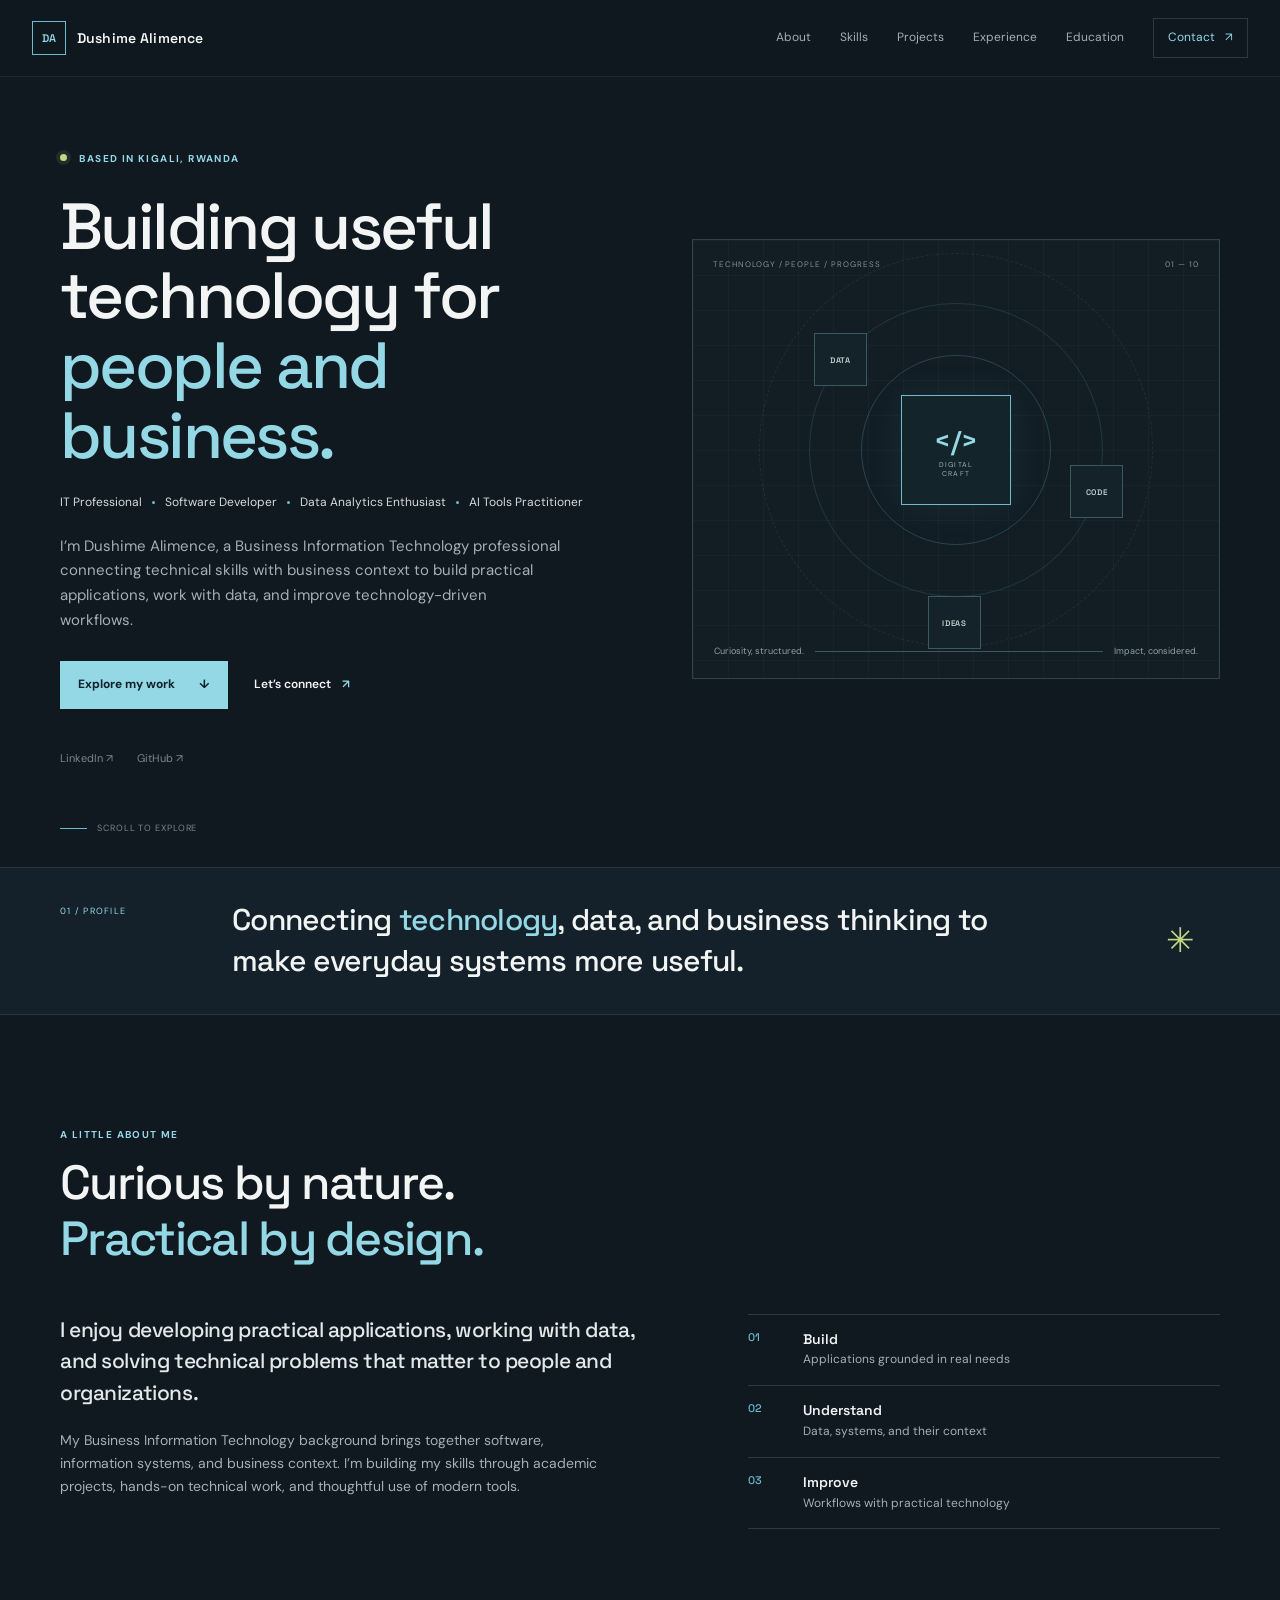
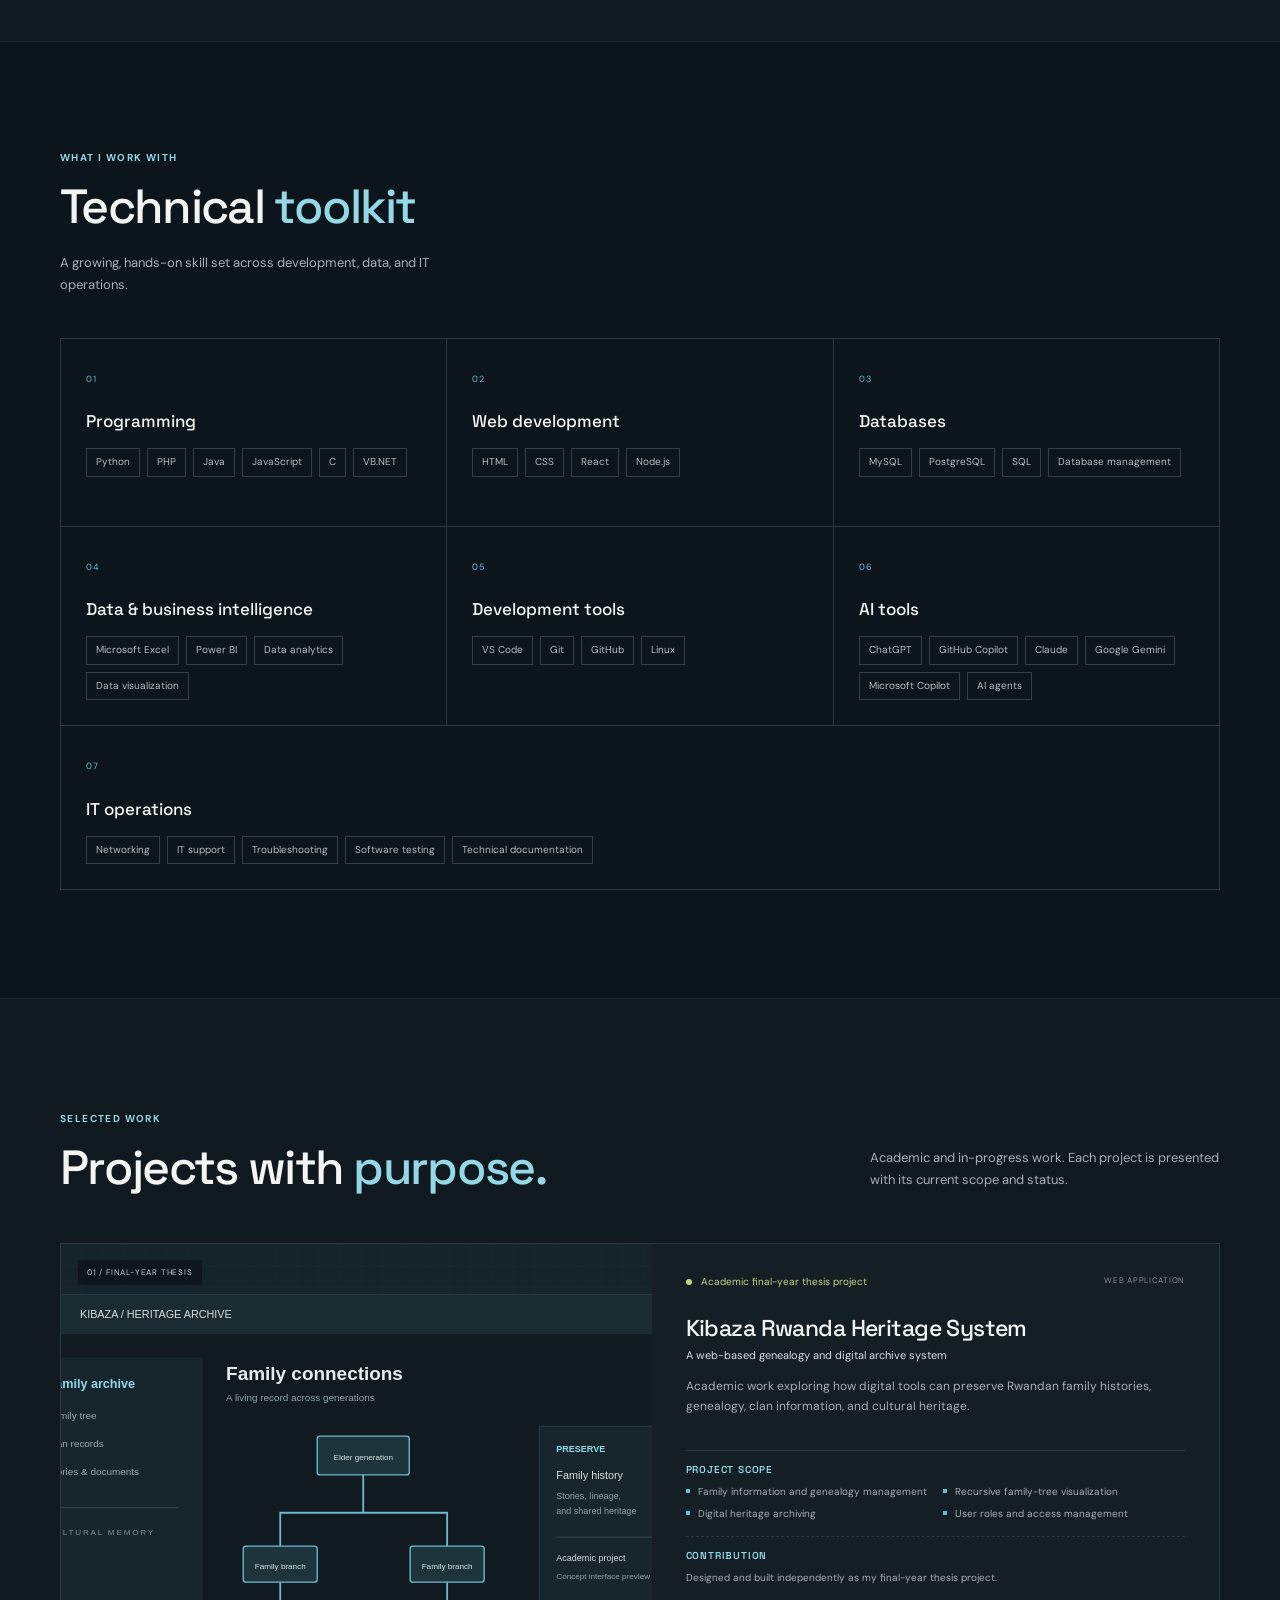
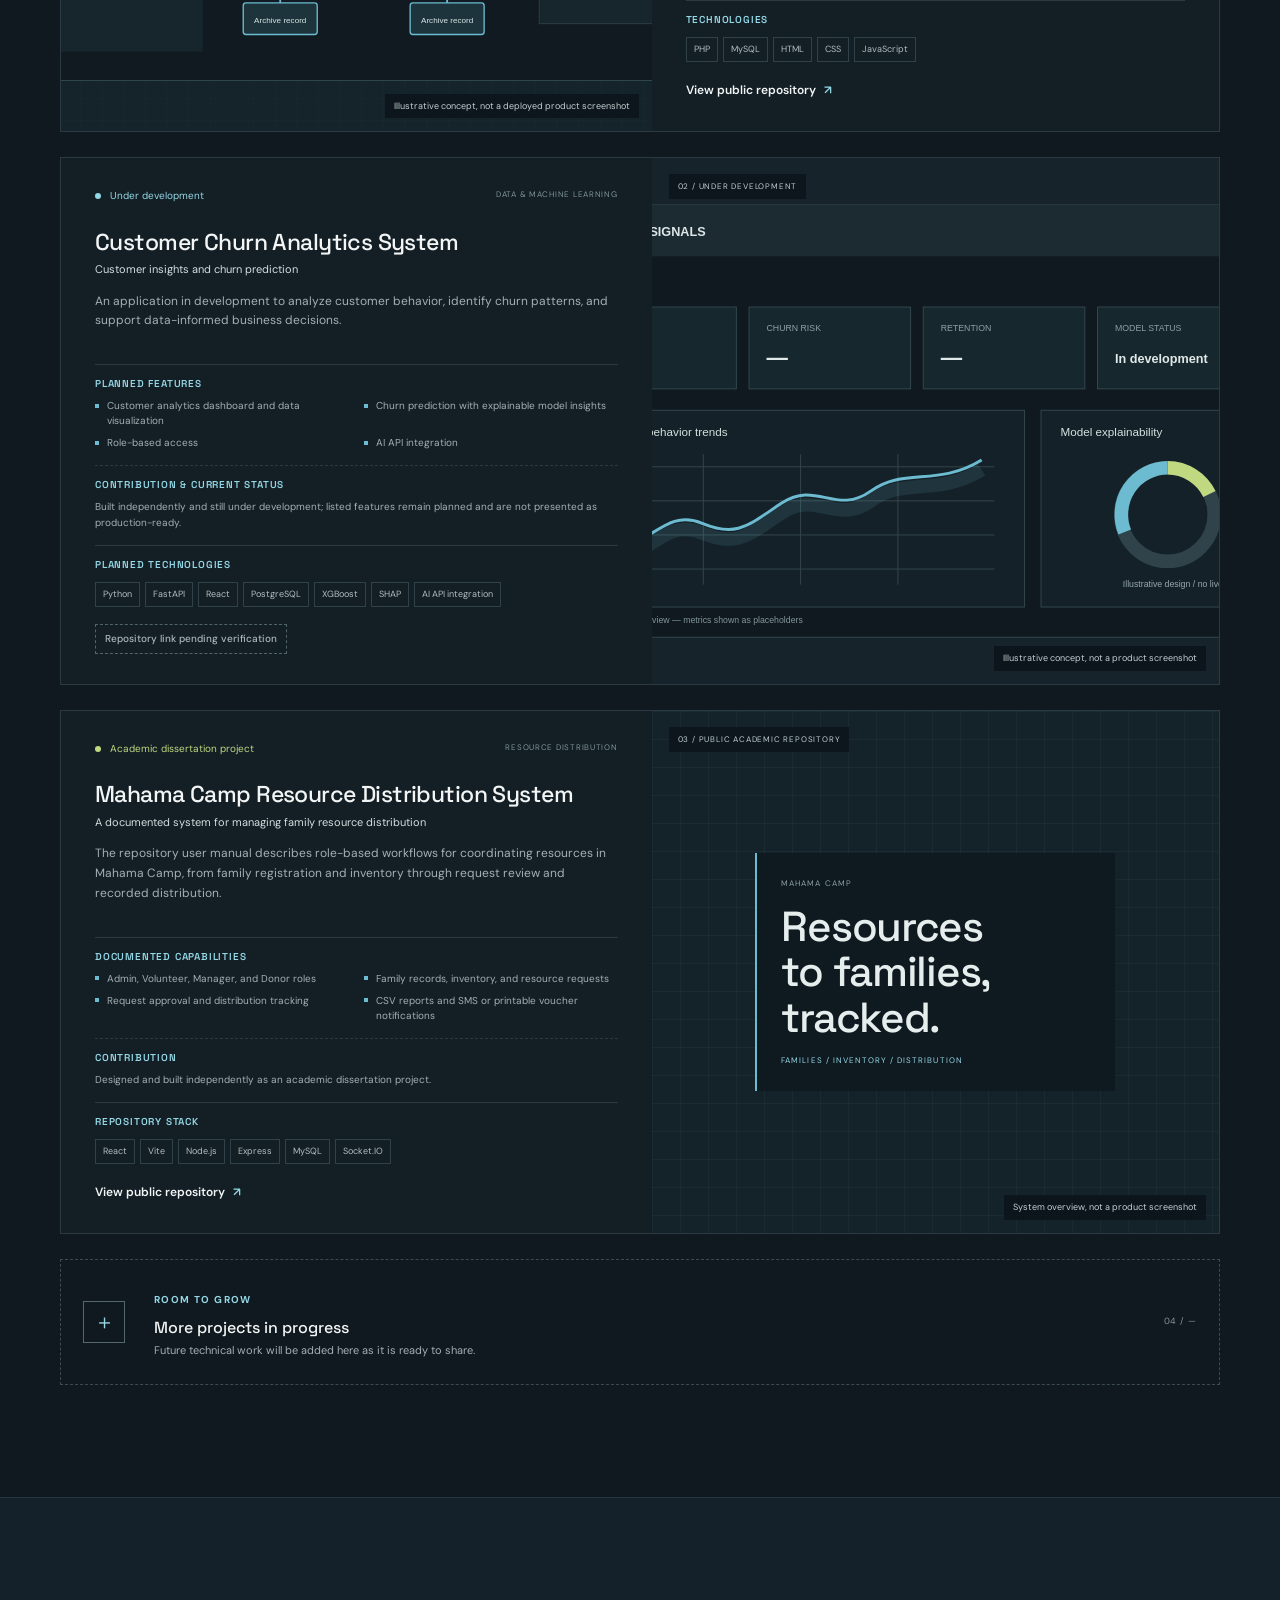
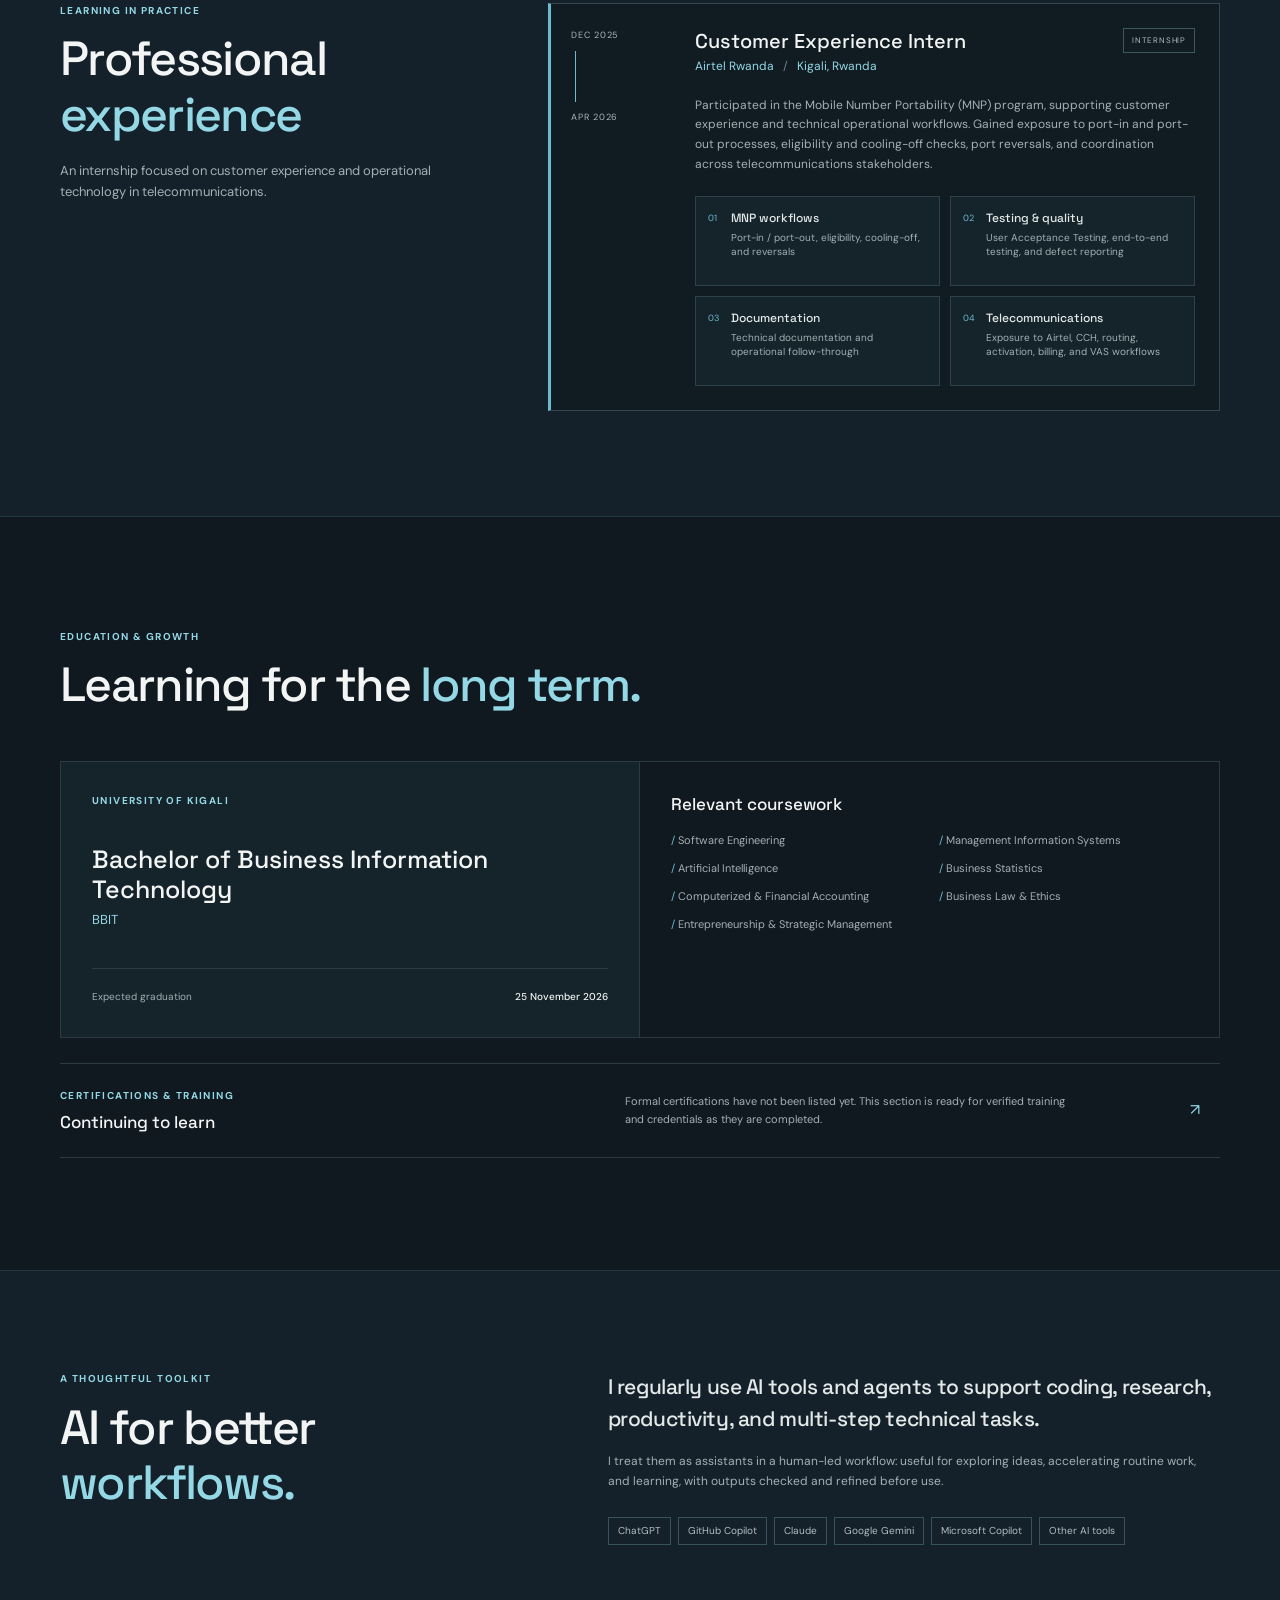
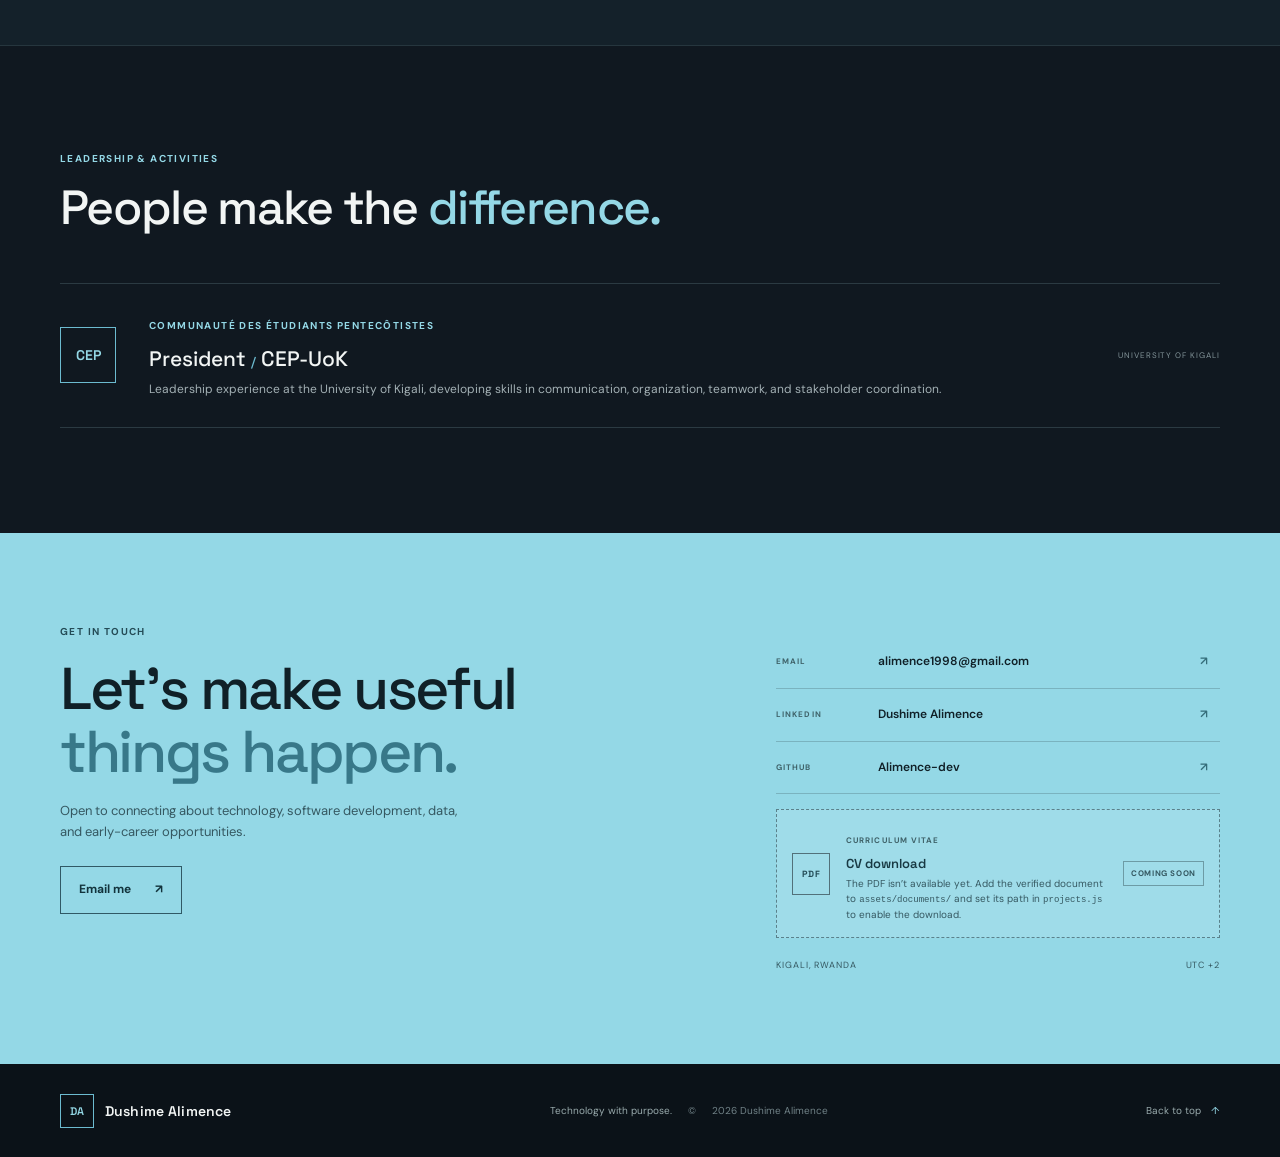
==== index.html @ e11560f2 "Publish Dushime Alimence portfolio" ====
<!doctype html>
<html lang="en">
<head>
  <meta charset="utf-8">
  <meta name="viewport" content="width=device-width, initial-scale=1">
  <meta name="theme-color" content="#101820">
  <meta name="description" content="Dushime Alimence is a Kigali-based Business Information Technology professional focused on software development, data analytics, and practical business technology.">
  <meta property="og:type" content="website">
  <meta property="og:title" content="Dushime Alimence | IT Professional, Software Developer, Data Analytics Enthusiast & AI Tools Practitioner">
  <meta property="og:description" content="Business Information Technology, software development, data analytics, and practical technology for business.">
  <meta property="og:image" content="assets/images/kibaza-preview.svg">
  <title>Dushime Alimence | IT Professional, Software Developer, Data Analytics Enthusiast & AI Tools Practitioner</title>
  <link rel="icon" type="image/svg+xml" href="assets/icons/favicon.svg">
  <link rel="preconnect" href="https://fonts.googleapis.com">
  <link rel="preconnect" href="https://fonts.gstatic.com" crossorigin>
  <link href="https://fonts.googleapis.com/css2?family=DM+Sans:wght@400;500;600;700&family=Space+Grotesk:wght@400;500;600;700&display=swap" rel="stylesheet">
  <link rel="stylesheet" href="style.css">
  <script src="projects.js" defer></script>
  <script src="script.js" defer></script>
</head>
<body>
  <a class="skip-link" href="#main">Skip to content</a>
  <header class="site-header" id="top">
    <div class="nav-shell">
      <a class="brand" href="#top" aria-label="Dushime Alimence, home"><span class="brand-mark">DA</span><span>Dushime Alimence</span></a>
      <button class="menu-toggle" type="button" aria-expanded="false" aria-controls="primary-nav" aria-label="Open navigation"><span></span><span></span></button>
      <nav class="primary-nav" id="primary-nav" aria-label="Primary navigation">
        <a href="#about">About</a><a href="#skills">Skills</a><a href="#projects">Projects</a><a href="#experience">Experience</a><a href="#education">Education</a><a class="nav-contact" href="#contact">Contact <span aria-hidden="true">↗</span></a>
      </nav>
    </div>
  </header>

  <main id="main">
    <section class="hero section-wrap" aria-labelledby="hero-title">
      <div class="hero-copy reveal">
        <p class="eyebrow"><span class="status-dot"></span> Based in Kigali, Rwanda</p>
        <h1 id="hero-title">Building useful technology for <span>people and business.</span></h1>
        <p class="hero-role">IT Professional <i aria-hidden="true"></i> Software Developer <i aria-hidden="true"></i> Data Analytics Enthusiast <i aria-hidden="true"></i> AI Tools Practitioner</p>
        <p class="hero-intro">I’m Dushime Alimence, a Business Information Technology professional connecting technical skills with business context to build practical applications, work with data, and improve technology-driven workflows.</p>
        <div class="hero-actions"><a class="button button-primary" href="#projects">Explore my work <span aria-hidden="true">↓</span></a><a class="text-link" href="#contact">Let’s connect <span aria-hidden="true">↗</span></a></div>
        <div class="hero-socials" aria-label="Professional profiles"><a href="https://www.linkedin.com/in/Dushime-Alimence/" target="_blank" rel="noopener noreferrer">LinkedIn <span aria-hidden="true">↗</span></a><a href="https://github.com/Alimence-dev" target="_blank" rel="noopener noreferrer">GitHub <span aria-hidden="true">↗</span></a></div>
      </div>
      <div class="hero-art reveal" aria-label="Abstract illustration of connected technology and data">
        <div class="art-topline"><span>TECHNOLOGY / PEOPLE / PROGRESS</span><span>01 — 10</span></div>
        <div class="orbit orbit-one"></div><div class="orbit orbit-two"></div><div class="orbit orbit-three"></div>
        <div class="art-core"><span class="core-symbol">&lt;/&gt;</span><span class="core-label">DIGITAL<br>CRAFT</span></div>
        <span class="orbit-node node-a">DATA</span><span class="orbit-node node-b">CODE</span><span class="orbit-node node-c">IDEAS</span>
        <div class="art-caption"><span>Curiosity, structured.</span><span class="caption-line"></span><span>Impact, considered.</span></div>
      </div>
      <a class="scroll-cue" href="#about" aria-label="Scroll to About section"><span></span> Scroll to explore</a>
    </section>

    <section class="intro-band" aria-label="Professional summary"><div class="section-wrap intro-inner"><span class="section-index">01 / PROFILE</span><p>Connecting <em>technology</em>, data, and business thinking to make everyday systems more useful.</p><span class="intro-mark" aria-hidden="true">✳</span></div></section>

    <section class="content-section section-wrap" id="about">
      <div class="section-heading reveal"><p class="eyebrow">A little about me</p><h2>Curious by nature.<br><span>Practical by design.</span></h2></div>
      <div class="about-grid"><div class="about-lead reveal"><p class="large-copy">I enjoy developing practical applications, working with data, and solving technical problems that matter to people and organizations.</p><p>My Business Information Technology background brings together software, information systems, and business context. I’m building my skills through academic projects, hands-on technical work, and thoughtful use of modern tools.</p></div><div class="about-facts reveal"><div><span class="fact-number">01</span><p><strong>Build</strong><br>Applications grounded in real needs</p></div><div><span class="fact-number">02</span><p><strong>Understand</strong><br>Data, systems, and their context</p></div><div><span class="fact-number">03</span><p><strong>Improve</strong><br>Workflows with practical technology</p></div></div></div>
    </section>

    <section class="skills-section" id="skills"><div class="section-wrap"><div class="section-heading reveal"><p class="eyebrow">What I work with</p><h2>Technical <span>toolkit</span></h2><p class="section-description">A growing, hands-on skill set across development, data, and IT operations.</p></div><div class="skills-grid">
      <article class="skill-group reveal"><span class="skill-number">01</span><h3>Programming</h3><div class="skill-tags"><span>Python</span><span>PHP</span><span>Java</span><span>JavaScript</span><span>C</span><span>VB.NET</span></div></article>
      <article class="skill-group reveal"><span class="skill-number">02</span><h3>Web development</h3><div class="skill-tags"><span>HTML</span><span>CSS</span><span>React</span><span>Node.js</span></div></article>
      <article class="skill-group reveal"><span class="skill-number">03</span><h3>Databases</h3><div class="skill-tags"><span>MySQL</span><span>PostgreSQL</span><span>SQL</span><span>Database management</span></div></article>
      <article class="skill-group reveal"><span class="skill-number">04</span><h3>Data & business intelligence</h3><div class="skill-tags"><span>Microsoft Excel</span><span>Power BI</span><span>Data analytics</span><span>Data visualization</span></div></article>
      <article class="skill-group reveal"><span class="skill-number">05</span><h3>Development tools</h3><div class="skill-tags"><span>VS Code</span><span>Git</span><span>GitHub</span><span>Linux</span></div></article>
      <article class="skill-group reveal"><span class="skill-number">06</span><h3>AI tools</h3><div class="skill-tags"><span>ChatGPT</span><span>GitHub Copilot</span><span>Claude</span><span>Google Gemini</span><span>Microsoft Copilot</span><span>AI agents</span></div></article>
      <article class="skill-group reveal"><span class="skill-number">07</span><h3>IT operations</h3><div class="skill-tags"><span>Networking</span><span>IT support</span><span>Troubleshooting</span><span>Software testing</span><span>Technical documentation</span></div></article>
    </div></div></section>

    <section class="content-section section-wrap" id="projects"><div class="section-heading project-heading reveal"><div><p class="eyebrow">Selected work</p><h2>Projects with <span>purpose.</span></h2></div><p class="section-description">Academic and in-progress work. Each project is presented with its current scope and status.</p></div><div class="project-list" id="project-list" aria-label="Project portfolio">
      <article class="future-project reveal"><span class="future-icon" aria-hidden="true">＋</span><div><span class="eyebrow">Room to grow</span><h3>More projects in progress</h3><p>Future technical work will be added here as it is ready to share.</p></div><span class="future-count">05 / —</span></article>
    </div></section>

    <section class="experience-section" id="experience"><div class="section-wrap experience-layout"><div class="section-heading reveal"><p class="eyebrow">Learning in practice</p><h2>Professional <span>experience</span></h2><p class="section-description">An internship focused on customer experience and operational technology in telecommunications.</p></div><article class="experience-entry reveal"><div class="experience-date"><span>DEC 2025</span><span class="date-rule"></span><span>APR 2026</span></div><div class="experience-body"><div class="experience-title"><div><h3>Customer Experience Intern</h3><p>Airtel Rwanda <span class="location-sep">/</span> Kigali, Rwanda</p></div><span class="experience-type">INTERNSHIP</span></div><p class="experience-period">December 2025 – April 2026</p><p>Participated in the Mobile Number Portability (MNP) program, supporting customer experience and technical operational workflows. Gained exposure to port-in and port-out processes, eligibility and cooling-off checks, port reversals, and coordination across telecommunications stakeholders.</p><div class="experience-highlights"><div><span>01</span><strong>MNP workflows</strong><p>Port-in / port-out, eligibility, cooling-off, and reversals</p></div><div><span>02</span><strong>Testing & quality</strong><p>User Acceptance Testing, end-to-end testing, and defect reporting</p></div><div><span>03</span><strong>Documentation</strong><p>Technical documentation and operational follow-through</p></div><div><span>04</span><strong>Telecommunications</strong><p>Exposure to Airtel, CCH, routing, activation, billing, and VAS workflows</p></div></div></div></article></div></section>

    <section class="content-section section-wrap" id="education"><div class="section-heading reveal"><p class="eyebrow">Education & growth</p><h2>Learning for the <span>long term.</span></h2></div><div class="education-grid"><article class="education-main reveal"><span class="eyebrow">University of Kigali</span><h3>Bachelor of Business Information Technology</h3><p class="degree-short">BBIT</p><div class="education-bottom"><span>Expected graduation</span><strong>25 November 2026</strong></div></article><div class="education-side reveal"><h3>Relevant coursework</h3><ul class="course-list"><li>Software Engineering</li><li>Management Information Systems</li><li>Artificial Intelligence</li><li>Business Statistics</li><li>Computerized & Financial Accounting</li><li>Business Law & Ethics</li><li>Entrepreneurship & Strategic Management</li></ul></div></div><div class="training-row reveal"><div><p class="eyebrow">Certifications & training</p><h3>Continuing to learn</h3></div><p>Formal certifications have not been listed yet. This section is ready for verified training and credentials as they are completed.</p><span class="training-mark" aria-hidden="true">↗</span></div></section>

    <section class="ai-section"><div class="section-wrap ai-layout"><div class="section-heading reveal"><p class="eyebrow">A thoughtful toolkit</p><h2>AI for better <span>workflows.</span></h2></div><div class="ai-copy reveal"><p class="large-copy">I regularly use AI tools and agents to support coding, research, productivity, and multi-step technical tasks.</p><p>I treat them as assistants in a human-led workflow: useful for exploring ideas, accelerating routine work, and learning, with outputs checked and refined before use.</p><div class="ai-tools"><span>ChatGPT</span><span>GitHub Copilot</span><span>Claude</span><span>Google Gemini</span><span>Microsoft Copilot</span><span>Other AI tools</span></div></div></div></section>

    <section class="content-section section-wrap leadership-section" id="leadership"><div class="section-heading reveal"><p class="eyebrow">Leadership & activities</p><h2>People make the <span>difference.</span></h2></div><article class="leadership-entry reveal"><div class="leadership-symbol" aria-hidden="true">CEP</div><div><span class="eyebrow">Communauté des Étudiants Pentecôtistes</span><h3>President <span>/</span> CEP-UoK</h3><p>Leadership experience at the University of Kigali, developing skills in communication, organization, teamwork, and stakeholder coordination.</p></div><span class="leadership-location">UNIVERSITY OF KIGALI</span></article></section>

    <section class="contact-section" id="contact"><div class="section-wrap contact-inner"><div class="contact-heading reveal"><p class="eyebrow">Get in touch</p><h2>Let’s make useful<br><span>things happen.</span></h2><p>Open to connecting about technology, software development, data, and early-career opportunities.</p><a class="button button-light" href="mailto:alimence1998@gmail.com">Email me <span aria-hidden="true">↗</span></a></div><div class="contact-details reveal"><a href="mailto:alimence1998@gmail.com"><span class="contact-label">EMAIL</span><span>alimence1998@gmail.com</span><span class="contact-arrow" aria-hidden="true">↗</span></a><a href="https://www.linkedin.com/in/Dushime-Alimence/" target="_blank" rel="noopener noreferrer"><span class="contact-label">LINKEDIN</span><span>Dushime Alimence</span><span class="contact-arrow" aria-hidden="true">↗</span></a><a href="https://github.com/Alimence-dev" target="_blank" rel="noopener noreferrer"><span class="contact-label">GITHUB</span><span>Alimence-dev</span><span class="contact-arrow" aria-hidden="true">↗</span></a><div class="cv-placeholder" id="cv-download"><div class="cv-placeholder-icon" aria-hidden="true">PDF</div><div><span class="contact-label">CURRICULUM VITAE</span><h3>CV download</h3><p>The PDF isn’t available yet. Add the verified document to <code>assets/documents/</code> and set its path in <code>projects.js</code> to enable the download.</p></div><span class="cv-status">COMING SOON</span></div><p class="contact-location">KIGALI, RWANDA <span>UTC +2</span></p></div></div></section>
  </main>

  <footer class="site-footer"><div class="section-wrap footer-inner"><a class="brand" href="#top"><span class="brand-mark">DA</span><span>Dushime Alimence</span></a><p>Technology with purpose. <span>© <span id="current-year">2026</span> Dushime Alimence</span></p><a class="back-top" href="#top">Back to top <span aria-hidden="true">↑</span></a></div></footer>
</body>
</html>
---- style.css ----
:root{color-scheme:dark;--ink:#f2f5f4;--muted:#a3b0b4;--dim:#77878d;--bg:#101820;--bg-deep:#0b1218;--panel:#17232b;--panel-light:#1b2a32;--line:#2b3a42;--blue:#6cbbd0;--blue-bright:#94d8e6;--lime:#c0d980;--font-display:"Space Grotesk",sans-serif;--font-body:"DM Sans",sans-serif;--wrap:1160px}
*{box-sizing:border-box}html{scroll-behavior:smooth;scroll-padding-top:88px}body{margin:0;background:var(--bg);color:var(--ink);font:16px/1.65 var(--font-body),sans-serif;-webkit-font-smoothing:antialiased}a{color:inherit;text-decoration:none}button{font:inherit}img{display:block;max-width:100%}::selection{background:var(--blue);color:var(--bg-deep)}.section-wrap{width:min(var(--wrap),calc(100% - 64px));margin-inline:auto}.skip-link{position:absolute;z-index:20;top:-60px;left:16px;padding:10px 16px;background:var(--blue-bright);color:var(--bg-deep)}.skip-link:focus{top:12px}.site-header{position:sticky;z-index:10;top:0;border-bottom:1px solid rgba(164,184,190,.11);background:rgba(16,24,32,.92);backdrop-filter:blur(16px)}.nav-shell{width:min(1320px,calc(100% - 64px));height:76px;margin:auto;display:flex;align-items:center;justify-content:space-between}.brand{display:inline-flex;gap:11px;align-items:center;font:600 14px var(--font-display);letter-spacing:.01em}.brand-mark{display:grid;place-items:center;width:34px;height:34px;border:1px solid var(--blue);color:var(--blue-bright);font-size:11px}.primary-nav{display:flex;align-items:center;gap:29px}.primary-nav a{color:var(--muted);font-size:12px;transition:color .2s}.primary-nav a:hover,.primary-nav a.active{color:var(--ink)}.primary-nav .nav-contact{border:1px solid var(--line);padding:9px 14px;color:var(--ink)}.nav-contact span{color:var(--blue-bright);margin-left:7px}.menu-toggle{display:none}.hero{position:relative;min-height:650px;display:grid;grid-template-columns:1.04fr .96fr;align-items:center;gap:60px;padding-top:74px;padding-bottom:100px}.eyebrow{margin:0;color:var(--blue-bright);font-size:10px;font-weight:700;letter-spacing:.14em;text-transform:uppercase}.status-dot{display:inline-block;width:7px;height:7px;margin:0 9px 1px 0;border-radius:50%;background:var(--lime);box-shadow:0 0 0 4px rgba(192,217,128,.1)}h1,h2,h3,p{margin-top:0}.hero h1{max-width:630px;margin:24px 0 22px;font:500 clamp(43px,5.1vw,68px)/1.07 var(--font-display);letter-spacing:-.04em}.hero h1 span,.section-heading h2 span,.contact-heading h2 span{color:var(--blue-bright)}.hero-role{display:flex;align-items:center;gap:10px;color:#d4dcdd;font-size:12px}.hero-role i{width:3px;height:3px;background:var(--blue);border-radius:50%}.hero-intro{max-width:500px;margin:21px 0 28px;color:var(--muted);font-size:15px}.hero-actions{display:flex;align-items:center;gap:26px}.button{min-height:48px;display:inline-flex;align-items:center;justify-content:center;gap:24px;padding:0 18px;font-size:12px;font-weight:700;transition:transform .2s,background .2s}.button:hover{transform:translateY(-2px)}.button-primary{background:var(--blue-bright);color:#11212a}.button-primary:hover{background:#b4eaf3}.text-link,.project-link{font-size:12px;font-weight:600}.text-link span,.project-link span{color:var(--blue-bright);margin-left:8px}.hero-socials{display:flex;gap:24px;margin-top:40px}.hero-socials a{color:var(--dim);font-size:11px}.hero-socials a:hover{color:var(--ink)}.hero-art{position:relative;min-height:440px;overflow:hidden;border:1px solid #30414a;background-color:#121d24;background-image:linear-gradient(rgba(138,174,183,.045) 1px,transparent 1px),linear-gradient(90deg,rgba(138,174,183,.045) 1px,transparent 1px);background-size:35px 35px}.art-topline{position:absolute;top:18px;left:20px;right:20px;display:flex;justify-content:space-between;color:#809298;font-size:8px;letter-spacing:.12em}.orbit{position:absolute;left:50%;top:48%;border:1px solid rgba(108,187,208,.25);border-radius:50%;transform:translate(-50%,-50%)}.orbit-one{width:190px;height:190px}.orbit-two{width:294px;height:294px;border-color:rgba(108,187,208,.17)}.orbit-three{width:394px;height:394px;border-style:dashed;border-color:rgba(108,187,208,.12)}.art-core{position:absolute;left:50%;top:48%;display:flex;width:110px;height:110px;flex-direction:column;align-items:center;justify-content:center;transform:translate(-50%,-50%);border:1px solid var(--blue);background:#14242b;box-shadow:0 0 38px rgba(108,187,208,.1)}.core-symbol{color:var(--blue-bright);font:600 27px var(--font-display)}.core-label{margin-top:2px;color:#9eb0b5;font-size:7px;line-height:1.3;letter-spacing:.16em;text-align:center}.orbit-node{position:absolute;display:grid;place-items:center;width:53px;height:53px;border:1px solid #3c5962;background:#14232a;color:#c5d2d3;font:600 8px var(--font-display);letter-spacing:.09em}.node-a{left:calc(50% - 142px);top:calc(48% - 117px)}.node-b{right:calc(50% - 167px);top:calc(48% + 15px)}.node-c{left:calc(50% - 28px);top:calc(48% + 146px)}.art-caption{position:absolute;right:21px;bottom:19px;left:21px;display:flex;align-items:center;gap:11px;color:#92a3a8;font-size:9px}.caption-line{height:1px;flex:1;background:#3c5962}.scroll-cue{position:absolute;bottom:31px;left:0;display:flex;align-items:center;gap:10px;color:var(--dim);font-size:9px;letter-spacing:.1em;text-transform:uppercase}.scroll-cue span{width:27px;height:1px;background:var(--blue)}.intro-band{border-block:1px solid #26363e;background:#14212a}.intro-inner{min-height:146px;display:grid;grid-template-columns:140px 1fr 54px;align-items:center;gap:32px}.section-index{align-self:start;padding-top:36px;color:var(--blue-bright);font-size:9px;letter-spacing:.14em}.intro-inner p{max-width:780px;margin:0;font:500 clamp(20px,2.5vw,30px)/1.35 var(--font-display);letter-spacing:-.025em}.intro-inner em{color:var(--blue-bright);font-style:normal}.intro-mark{color:var(--lime);font-size:34px}.content-section{padding-block:112px}.section-heading{margin-bottom:48px}.section-heading h2{margin:12px 0 0;font:500 clamp(34px,4vw,48px)/1.15 var(--font-display);letter-spacing:-.035em}.section-description{max-width:390px;margin:18px 0 0;color:var(--muted);font-size:13px}.about-grid{display:grid;grid-template-columns:1.1fr .9fr;gap:110px}.large-copy{font:500 21px/1.5 var(--font-display);letter-spacing:-.02em;color:#e3e9e9}.about-lead>p:last-child{max-width:550px;margin:21px 0 0;color:var(--muted);font-size:14px}.about-facts{border-top:1px solid var(--line)}.about-facts>div{display:grid;grid-template-columns:42px 1fr;gap:13px;padding:15px 0;border-bottom:1px solid var(--line)}.fact-number{color:var(--blue);font:500 11px var(--font-display)}.about-facts p{margin:0;color:var(--muted);font-size:12px}.about-facts strong{color:var(--ink);font:600 14px var(--font-display)}.skills-section{padding-block:108px;background:#0d151c;border-block:1px solid #202f37}.skills-section .section-heading{margin-bottom:43px}.skills-grid{display:grid;grid-template-columns:repeat(3,1fr);border-top:1px solid var(--line);border-left:1px solid var(--line)}.skill-group{position:relative;min-height:188px;padding:25px;border-right:1px solid var(--line);border-bottom:1px solid var(--line)}.skill-number{color:var(--blue);font-size:9px;letter-spacing:.1em}.skill-group h3{margin:20px 0 16px;font:500 17px var(--font-display)}.skill-tags,.tech-list,.ai-tools{display:flex;flex-wrap:wrap;gap:7px}.skill-tags span,.tech-list span,.ai-tools span{padding:5px 9px;border:1px solid #304149;color:#b1bec0;font-size:10px}.project-heading{display:flex;align-items:end;justify-content:space-between;gap:32px}.project-heading .section-description{max-width:350px;margin-bottom:5px}.project-list{display:grid;gap:25px}.project-card{display:grid;grid-template-columns:1.02fr .98fr;min-height:335px;border:1px solid var(--line);background:#131e25}.project-card.project-reverse .project-visual{order:2}.project-visual{position:relative;min-height:335px;overflow:hidden;background:#18262d}.project-visual img{width:100%;height:100%;position:absolute;inset:0;object-fit:cover;transition:transform .45s}.project-visual:hover img{transform:scale(1.025)}.visual-label{position:absolute;top:16px;left:17px;padding:6px 9px;background:rgba(12,21,27,.88);color:#bfced0;font-size:8px;letter-spacing:.1em}.visual-arrow{position:absolute;right:17px;bottom:15px;display:grid;width:34px;height:34px;place-items:center;border:1px solid #607c84;background:#17262d;color:#d4e4e6}.project-info{display:flex;flex-direction:column;align-items:flex-start;padding:30px 34px}.project-meta{width:100%;display:flex;justify-content:space-between;gap:10px;color:#80949a;font-size:8px;letter-spacing:.09em}.project-status{color:var(--lime);letter-spacing:0;text-transform:none;font-size:10px}.project-status i{display:inline-block;width:6px;height:6px;margin-right:6px;border-radius:50%;background:var(--lime)}.status-progress{color:var(--blue-bright)}.status-progress i{background:var(--blue-bright)}.project-info h3{margin:23px 0 4px;font:500 23px/1.25 var(--font-display);letter-spacing:-.025em}.project-subtitle{margin-bottom:13px;color:#d4dfe0;font-size:11px}.project-info>p:not(.project-subtitle){margin-bottom:18px;color:var(--muted);font-size:12px;line-height:1.65}.tech-list{gap:5px;margin-top:auto;padding-top:3px}.tech-list span{font-size:9px;padding:4px 7px}.project-link{margin-top:19px}.future-project{display:grid;grid-template-columns:52px 1fr auto;align-items:center;gap:19px;min-height:126px;padding:22px;border:1px dashed #3b4b51}.future-icon{display:grid;width:42px;height:42px;place-items:center;border:1px solid #53686e;color:var(--blue-bright);font-size:21px}.future-project h3{margin:5px 0 3px;font:500 16px var(--font-display)}.future-project p{margin:0;color:var(--muted);font-size:11px}.future-count{color:#84969a;font-size:9px;letter-spacing:.1em}.experience-section{padding-block:105px;background:#14212a;border-block:1px solid #26363e}.experience-layout{display:grid;grid-template-columns:.75fr 1.25fr;gap:85px}.experience-layout .section-heading{margin:0}.experience-entry{display:grid;grid-template-columns:96px 1fr;gap:28px;padding-top:6px}.experience-date{display:flex;flex-direction:column;align-items:flex-start;gap:8px;color:#a8b7ba;font-size:9px;letter-spacing:.1em}.date-rule{width:1px;height:51px;margin-left:4px;background:var(--blue)}.experience-title{display:flex;justify-content:space-between;align-items:start;gap:16px}.experience-title h3{margin:0;font:500 20px var(--font-display)}.experience-title p{margin:3px 0 19px;color:var(--blue-bright);font-size:12px}.location-sep{color:#71858b;margin:0 6px}.experience-type{padding:5px 8px;border:1px solid #40565d;color:#afc0c2;font-size:8px;letter-spacing:.1em}.experience-body>p{color:var(--muted);font-size:12px}.experience-list{display:grid;grid-template-columns:1fr 1fr;gap:9px 24px;padding:0;margin:20px 0 0;list-style:none}.experience-list li{position:relative;padding-left:13px;color:#c1cdce;font-size:11px}.experience-list li::before{position:absolute;left:0;top:8px;width:4px;height:4px;background:var(--blue);content:""}.education-grid{display:grid;grid-template-columns:1fr 1fr;border:1px solid var(--line)}.education-main{min-height:275px;display:flex;flex-direction:column;align-items:flex-start;padding:31px;border-right:1px solid var(--line);background:#15232b}.education-main h3{max-width:400px;margin:35px 0 5px;font:500 25px/1.2 var(--font-display)}.degree-short{color:var(--blue-bright);font-size:13px}.education-bottom{display:flex;justify-content:space-between;gap:16px;width:100%;margin-top:auto;padding-top:20px;border-top:1px solid var(--line);color:var(--muted);font-size:10px}.education-bottom strong{color:var(--ink);font-weight:500}.education-side{padding:31px}.education-side h3,.training-row h3{margin:0 0 16px;font:500 17px var(--font-display)}.course-list{display:grid;grid-template-columns:1fr 1fr;gap:10px 18px;padding:0;margin:0;list-style:none}.course-list li{color:var(--muted);font-size:11px}.course-list li::before{content:"/ ";color:var(--blue)}.training-row{display:grid;grid-template-columns:1fr 1fr 30px;align-items:center;gap:30px;margin-top:25px;padding:24px 0;border-block:1px solid var(--line)}.training-row h3{margin:7px 0 0}.training-row>p{max-width:460px;margin:0;color:var(--muted);font-size:11px}.training-mark{color:var(--blue-bright)}.ai-section{padding-block:100px;background:#14212a;border-block:1px solid #26363e}.ai-layout{display:grid;grid-template-columns:.85fr 1.15fr;gap:95px}.ai-layout .section-heading{margin:0}.ai-copy .large-copy{margin-bottom:18px}.ai-copy>p:not(.large-copy){color:var(--muted);font-size:12px}.ai-tools{margin-top:25px}.ai-tools span{border-color:#3a525b}.leadership-section{padding-block:105px}.leadership-entry{display:grid;grid-template-columns:65px 1fr auto;align-items:center;gap:24px;padding:27px 0;border-block:1px solid var(--line)}.leadership-symbol{display:grid;width:56px;height:56px;place-items:center;border:1px solid var(--blue);color:var(--blue-bright);font:600 14px var(--font-display)}.leadership-entry h3{margin:8px 0;font:500 21px var(--font-display)}.leadership-entry h3 span{color:var(--blue);font-size:13px}.leadership-entry p{margin:0;color:var(--muted);font-size:12px}.leadership-location{color:#839499;font-size:8px;letter-spacing:.12em}.contact-section{padding-block:91px;background:var(--blue-bright);color:#102027}.contact-inner{display:grid;grid-template-columns:1fr .72fr;gap:100px}.contact-heading .eyebrow{color:#244b56}.contact-heading h2{margin:16px 0;font:500 clamp(40px,5vw,59px)/1.08 var(--font-display);letter-spacing:-.04em}.contact-heading h2 span{color:#387889}.contact-heading>p:not(.eyebrow){max-width:420px;color:#355861;font-size:13px}.button-light{margin-top:10px;border:1px solid #305965;color:#12333c}.button-light:hover{background:rgba(255,255,255,.2)}.contact-details{padding-top:12px}.contact-details>a{position:relative;display:grid;grid-template-columns:87px 1fr 20px;align-items:center;gap:15px;padding:16px 0;border-bottom:1px solid rgba(16,32,39,.2);font-size:12px;font-weight:600}.contact-label{color:#3f6269;font-size:8px;font-weight:700;letter-spacing:.13em}.contact-arrow{color:#356d7a}.cv-placeholder{padding:17px 0;border-bottom:1px solid rgba(16,32,39,.2)}.cv-placeholder p{max-width:340px;margin:6px 0 0;color:#355861;font-size:10px}.cv-placeholder code{font-size:10px}.contact-location{display:flex;justify-content:space-between;margin:20px 0 0;color:#355861;font-size:9px;letter-spacing:.1em}.site-footer{background:var(--bg-deep)}.footer-inner{min-height:94px;display:flex;align-items:center;justify-content:space-between;gap:20px}.footer-inner>p{margin:0;color:#9aabad;font-size:10px}.footer-inner>p span{margin-left:13px;color:#718287}.back-top{color:#9aabad;font-size:10px}.back-top span{margin-left:7px;color:var(--blue-bright)}.reveal{opacity:0;transform:translateY(16px);transition:opacity .65s ease,transform .65s ease}.reveal.is-visible{opacity:1;transform:none}.primary-nav a:focus-visible,.button:focus-visible,.text-link:focus-visible,.project-link:focus-visible,.brand:focus-visible,.back-top:focus-visible,.hero-socials a:focus-visible,.contact-details a:focus-visible,.menu-toggle:focus-visible{outline:2px solid var(--blue-bright);outline-offset:4px}
@media(max-width:900px){.section-wrap,.nav-shell{width:calc(100% - 44px)}.primary-nav{gap:17px}.primary-nav a{font-size:11px}.hero{gap:35px;min-height:590px}.hero-art{min-height:390px}.about-grid{gap:55px}.project-info{padding:25px}.experience-layout{grid-template-columns:1fr;gap:36px}.contact-inner{gap:55px}}
@media(max-width:700px){html{scroll-padding-top:72px}.section-wrap,.nav-shell{width:calc(100% - 40px)}.nav-shell{height:66px}.menu-toggle{display:flex;width:42px;height:42px;flex-direction:column;justify-content:center;align-items:center;gap:6px;border:1px solid var(--line);background:transparent;color:var(--ink)}.menu-toggle span{width:16px;height:1px;background:currentColor;transition:transform .2s}.menu-toggle[aria-expanded=true] span:first-child{transform:translateY(3.5px) rotate(45deg)}.menu-toggle[aria-expanded=true] span:last-child{transform:translateY(-3.5px) rotate(-45deg)}.primary-nav{position:absolute;top:65px;right:0;left:0;display:none;align-items:stretch;gap:0;padding:8px 20px 18px;border-bottom:1px solid var(--line);background:#101820}.primary-nav.is-open{display:flex;flex-direction:column}.primary-nav a{padding:12px 0;border-bottom:1px solid rgba(164,184,190,.1);font-size:13px}.primary-nav .nav-contact{display:flex;justify-content:space-between;margin-top:11px;padding:11px 12px;border:1px solid var(--line)}.hero{grid-template-columns:1fr;gap:36px;padding-top:65px;padding-bottom:93px}.hero>*{min-width:0}.hero h1{font-size:clamp(43px,11vw,62px)}.hero-role{flex-wrap:wrap;gap:8px;font-size:10px}.hero-intro{font-size:14px}.hero-art{width:100%;min-width:0;min-height:360px}.orbit-one{width:160px;height:160px}.orbit-two{width:244px;height:244px}.orbit-three{width:330px;height:330px}.node-a{left:calc(50% - 122px);top:calc(48% - 97px)}.node-b{right:calc(50% - 137px);top:calc(48% + 15px)}.node-c{left:calc(50% - 28px);top:calc(48% + 123px)}.scroll-cue{bottom:31px}.intro-inner{min-height:135px;grid-template-columns:1fr 35px;gap:9px}.section-index{grid-column:1/-1;align-self:end;padding-top:0}.intro-inner p{font-size:21px}.intro-mark{grid-column:2;grid-row:2;font-size:26px}.content-section{padding-block:78px}.section-heading{margin-bottom:35px}.section-heading h2{font-size:37px}.about-grid{grid-template-columns:1fr;gap:33px}.large-copy{font-size:19px}.skills-section{padding-block:78px}.skills-grid{grid-template-columns:1fr 1fr}.skill-group{min-height:170px;padding:18px}.skill-group h3{font-size:15px}.skill-tags{gap:5px}.skill-tags span{font-size:9px;padding:4px 6px}.project-heading{display:block}.project-heading .section-description{margin-top:14px}.project-card{grid-template-columns:1fr}.project-card.project-reverse .project-visual{order:0}.project-visual{min-height:250px}.project-info{padding:24px}.project-info h3{font-size:21px}.future-project{grid-template-columns:42px 1fr;gap:13px;padding:17px}.future-count{grid-column:2}.experience-section{padding-block:78px}.experience-layout{grid-template-columns:1fr;gap:36px}.experience-entry{grid-template-columns:63px 1fr;gap:17px}.experience-title{display:block}.experience-type{display:inline-block;margin-bottom:12px}.experience-list{grid-template-columns:1fr}.education-grid{grid-template-columns:1fr}.education-main{min-height:240px;border-right:0;border-bottom:1px solid var(--line);padding:24px}.education-main h3{margin-top:26px;font-size:23px}.education-side{padding:24px}.course-list{gap:9px 12px}.course-list li{font-size:10px}.training-row{grid-template-columns:1fr 25px;gap:10px}.training-row>p{grid-column:1/-1;grid-row:2}.training-mark{grid-column:2;grid-row:1}.ai-section{padding-block:77px}.ai-layout{grid-template-columns:1fr;gap:28px}.leadership-section{padding-block:78px}.leadership-entry{grid-template-columns:50px 1fr;gap:16px}.leadership-symbol{width:46px;height:46px;font-size:12px}.leadership-entry h3{font-size:18px}.leadership-entry p{font-size:11px}.leadership-location{grid-column:2}.contact-section{padding-block:73px}.contact-inner{grid-template-columns:1fr;gap:40px}.contact-heading h2{font-size:48px}.footer-inner{min-height:120px;display:grid;grid-template-columns:1fr auto;padding-block:19px}.footer-inner>p{grid-column:1/-1;grid-row:2}.footer-inner>p span{margin-left:4px}.back-top{grid-column:2;grid-row:1}}
@media(max-width:390px){.section-wrap,.nav-shell{width:calc(100% - 32px)}.hero-actions{gap:16px}.button{gap:13px;padding-inline:13px}.hero-socials{margin-top:29px}.hero-art{min-height:320px}.orbit-one{width:140px;height:140px}.orbit-two{width:215px;height:215px}.orbit-three{width:285px;height:285px}.node-a{left:calc(50% - 106px);top:calc(48% - 82px)}.node-b{right:calc(50% - 120px);top:calc(48% + 13px)}.node-c{left:calc(50% - 25px);top:calc(48% + 108px)}.art-core{width:94px;height:94px}.skills-grid{grid-template-columns:1fr}.skill-group{min-height:145px}.course-list{grid-template-columns:1fr}.contact-details>a{grid-template-columns:73px 1fr 15px;gap:8px;font-size:11px}}
@media(prefers-reduced-motion:reduce){*,*::before,*::after{scroll-behavior:auto!important;animation-duration:.01ms!important;animation-iteration-count:1!important;transition-duration:.01ms!important}.reveal{opacity:1;transform:none}}

.primary-nav a[aria-current="location"]{color:var(--blue-bright)}
.profile-pending{color:var(--dim);font-size:11px}
.contact-profile-pending{display:grid;grid-template-columns:87px 1fr;align-items:center;gap:15px;padding:16px 0;border-bottom:1px solid rgba(16,32,39,.2)}
.contact-profile-value{color:#355861;font-size:12px;font-weight:600}
.skill-group:last-child{grid-column:span 3;min-height:145px}
.project-visual-static{cursor:default}
.project-visual-static img{transition:none}
.repository-visual{display:flex;align-items:center;justify-content:center;background-color:#14232a;background-image:linear-gradient(rgba(138,174,183,.055) 1px,transparent 1px),linear-gradient(90deg,rgba(138,174,183,.055) 1px,transparent 1px);background-size:28px 28px}
.repository-visual-copy{display:flex;flex-direction:column;align-items:flex-start;gap:14px;width:min(78%,360px);padding:24px;border-left:2px solid var(--blue);background:rgba(15,25,31,.88)}
.repository-visual-kicker,.repository-visual-stack{color:#8da2a7;font-size:8px;letter-spacing:.13em}
.repository-visual-copy strong{color:#e5eded;font:500 clamp(28px,4vw,42px)/1.08 var(--font-display);letter-spacing:-.03em}
.repository-visual-stack{color:var(--blue-bright)}
.visual-note{position:absolute;right:13px;bottom:13px;max-width:calc(100% - 26px);padding:6px 9px;background:rgba(12,21,27,.9);color:#c3d0d1;font-size:9px;line-height:1.4}
.project-detail{width:100%;margin-top:15px;padding-top:12px;border-top:1px solid var(--line)}
.project-detail h4{margin:0 0 8px;color:var(--blue-bright);font:600 10px var(--font-display);letter-spacing:.08em;text-transform:uppercase}
.project-detail ul{display:grid;grid-template-columns:1fr 1fr;gap:7px 15px;padding:0;margin:0;list-style:none}
.project-detail li{position:relative;padding-left:12px;color:var(--muted);font-size:10px;line-height:1.5}
.project-detail li::before{position:absolute;top:.55em;left:0;width:4px;height:4px;background:var(--blue);content:""}
.project-detail p{margin:0;color:var(--muted);font-size:10px;line-height:1.55}
.project-contribution{border-top-style:dashed}
.project-link-pending{display:inline-flex;align-items:center;min-height:30px;margin-top:17px;padding:5px 9px;border:1px dashed #51646a;color:#aab8ba;font-size:10px;font-weight:500}
.experience-entry{position:relative;padding:24px 24px 24px 20px;border:1px solid #33464e;border-left:3px solid var(--blue);background:#101b22}
.experience-period{display:none}
.experience-highlights{display:grid;grid-template-columns:1fr 1fr;gap:10px;margin-top:21px}
.experience-highlights>div{position:relative;min-height:90px;padding:13px 13px 12px 35px;border:1px solid #2c4149;background:#15232b}
.experience-highlights>div>span{position:absolute;top:14px;left:12px;color:var(--blue);font-size:9px}
.experience-highlights strong{display:block;color:#e3e9e9;font:500 12px var(--font-display)}
.experience-highlights p{margin:5px 0 0;color:var(--muted);font-size:10px;line-height:1.45}
.cv-placeholder{display:grid;grid-template-columns:42px minmax(0,1fr) auto;align-items:center;gap:12px;margin-top:15px;padding:15px;border:1px dashed rgba(16,32,39,.48);background:rgba(255,255,255,.1)}
.cv-placeholder-icon{display:grid;width:38px;height:42px;place-items:center;border:1px solid #52717a;color:#234b56;font:700 9px var(--font-display);letter-spacing:.08em}
.cv-placeholder h3{margin:3px 0 4px;color:#183943;font:600 13px var(--font-display)}
.cv-placeholder p{margin:0;color:#355861;font-size:10px;line-height:1.5}
.cv-placeholder code{font-size:9px}
.cv-status{padding:5px 7px;border:1px solid rgba(16,32,39,.35);color:#355861;font-size:8px;font-weight:700;letter-spacing:.08em;white-space:nowrap}
.cv-download-button{display:inline-flex;min-height:36px;align-items:center;justify-content:center;gap:12px;padding:0 12px;border:1px solid #305965;color:#12333c;font-size:10px;font-weight:700;white-space:nowrap}
@media(max-width:900px){.skill-group:last-child{grid-column:span 3}.experience-entry{padding:20px 17px}.cv-placeholder{grid-template-columns:38px minmax(0,1fr)}.cv-status{grid-column:2;justify-self:start}}
@media(max-width:700px){.skill-group:last-child{grid-column:span 2}.project-detail ul{grid-template-columns:1fr}.experience-entry{padding:17px 14px}.experience-highlights{gap:8px}.experience-highlights>div{min-height:100px;padding:12px 9px 10px 29px}.experience-highlights>div>span{left:9px}.cv-placeholder{grid-template-columns:36px minmax(0,1fr);gap:10px}.cv-placeholder-icon{width:34px;height:38px}.cv-status{grid-column:2}}
@media(max-width:700px){.contact-profile-pending{grid-template-columns:73px minmax(0,1fr);gap:8px;font-size:11px}}
@media(max-width:390px){.skill-group:last-child{grid-column:span 1}.experience-highlights{grid-template-columns:1fr}.experience-highlights>div{min-height:0}.project-info{padding:20px}.project-meta{flex-wrap:wrap}}
@media(max-width:900px){.cv-download-button{grid-column:2;justify-self:start}}
@media(max-width:900px){.experience-layout{grid-template-columns:minmax(0,1fr)}}
@media(max-width:700px){.hero{grid-template-columns:minmax(0,1fr)}}
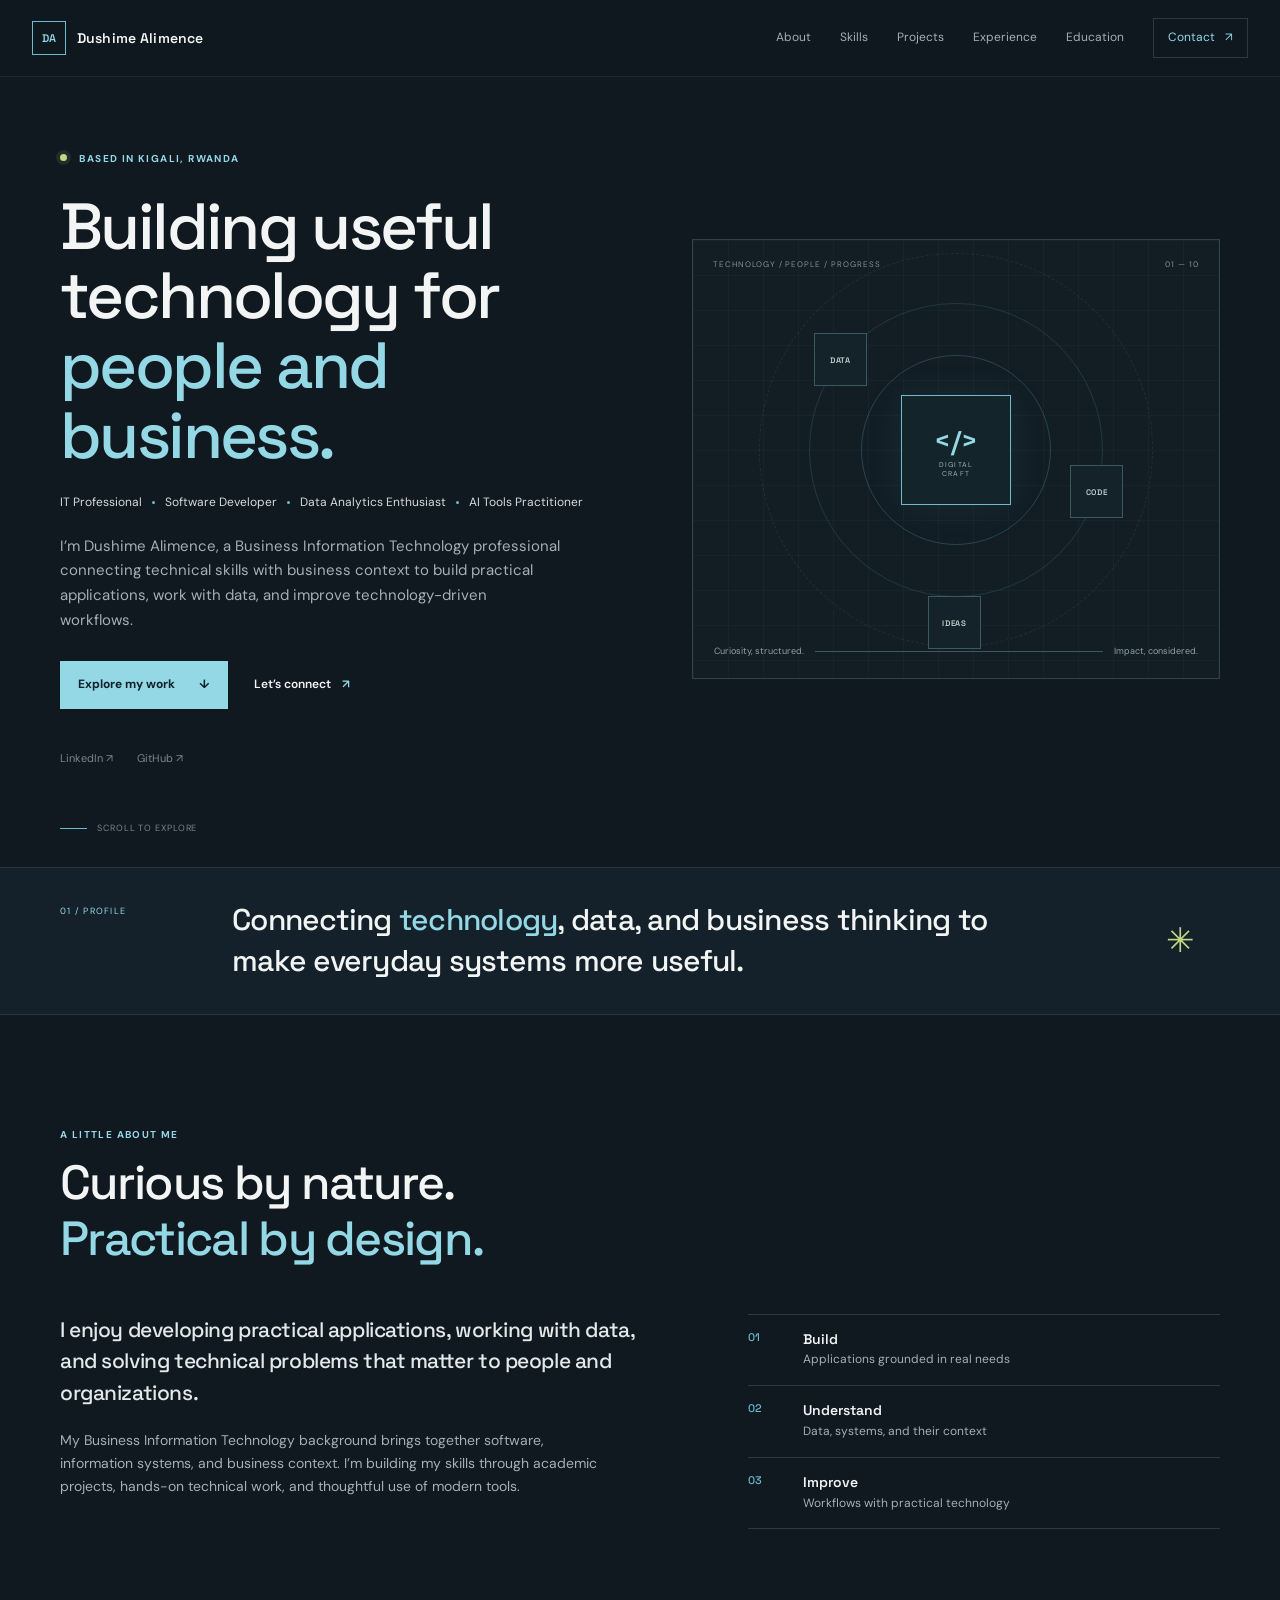
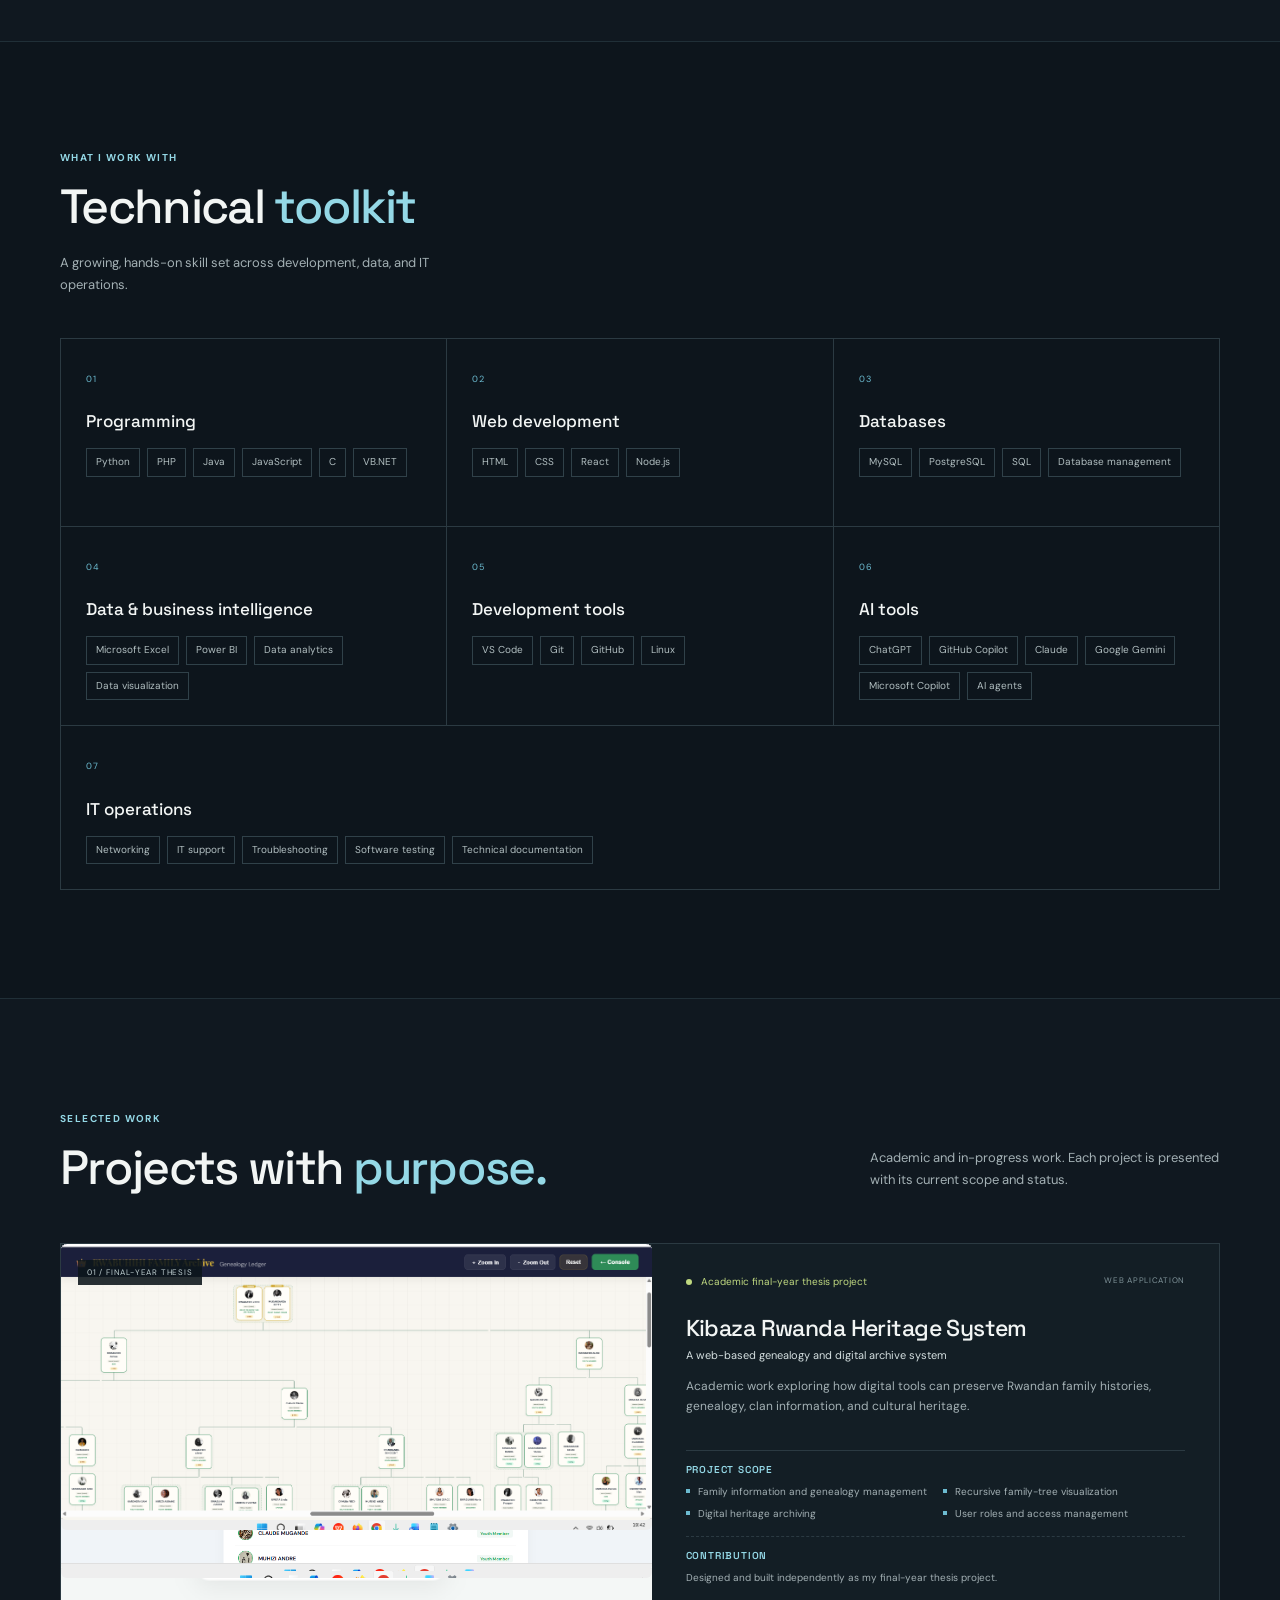
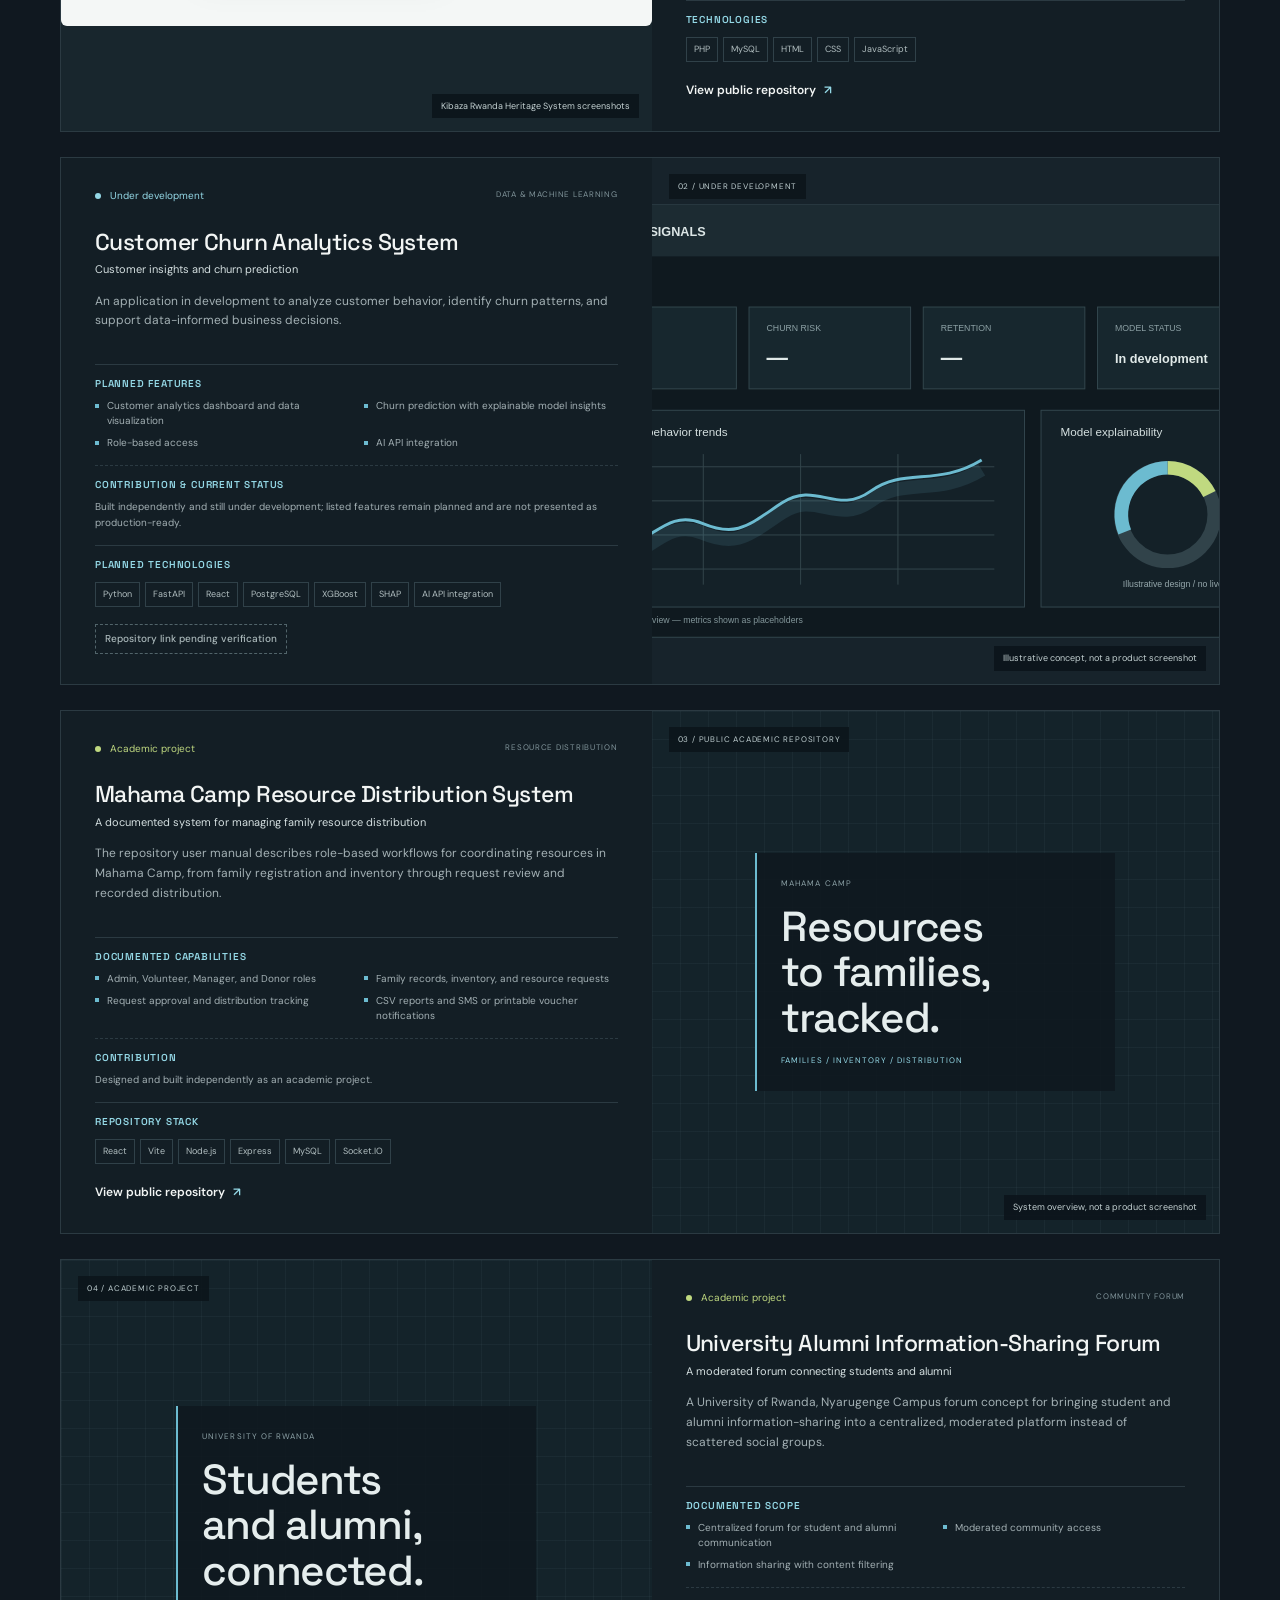
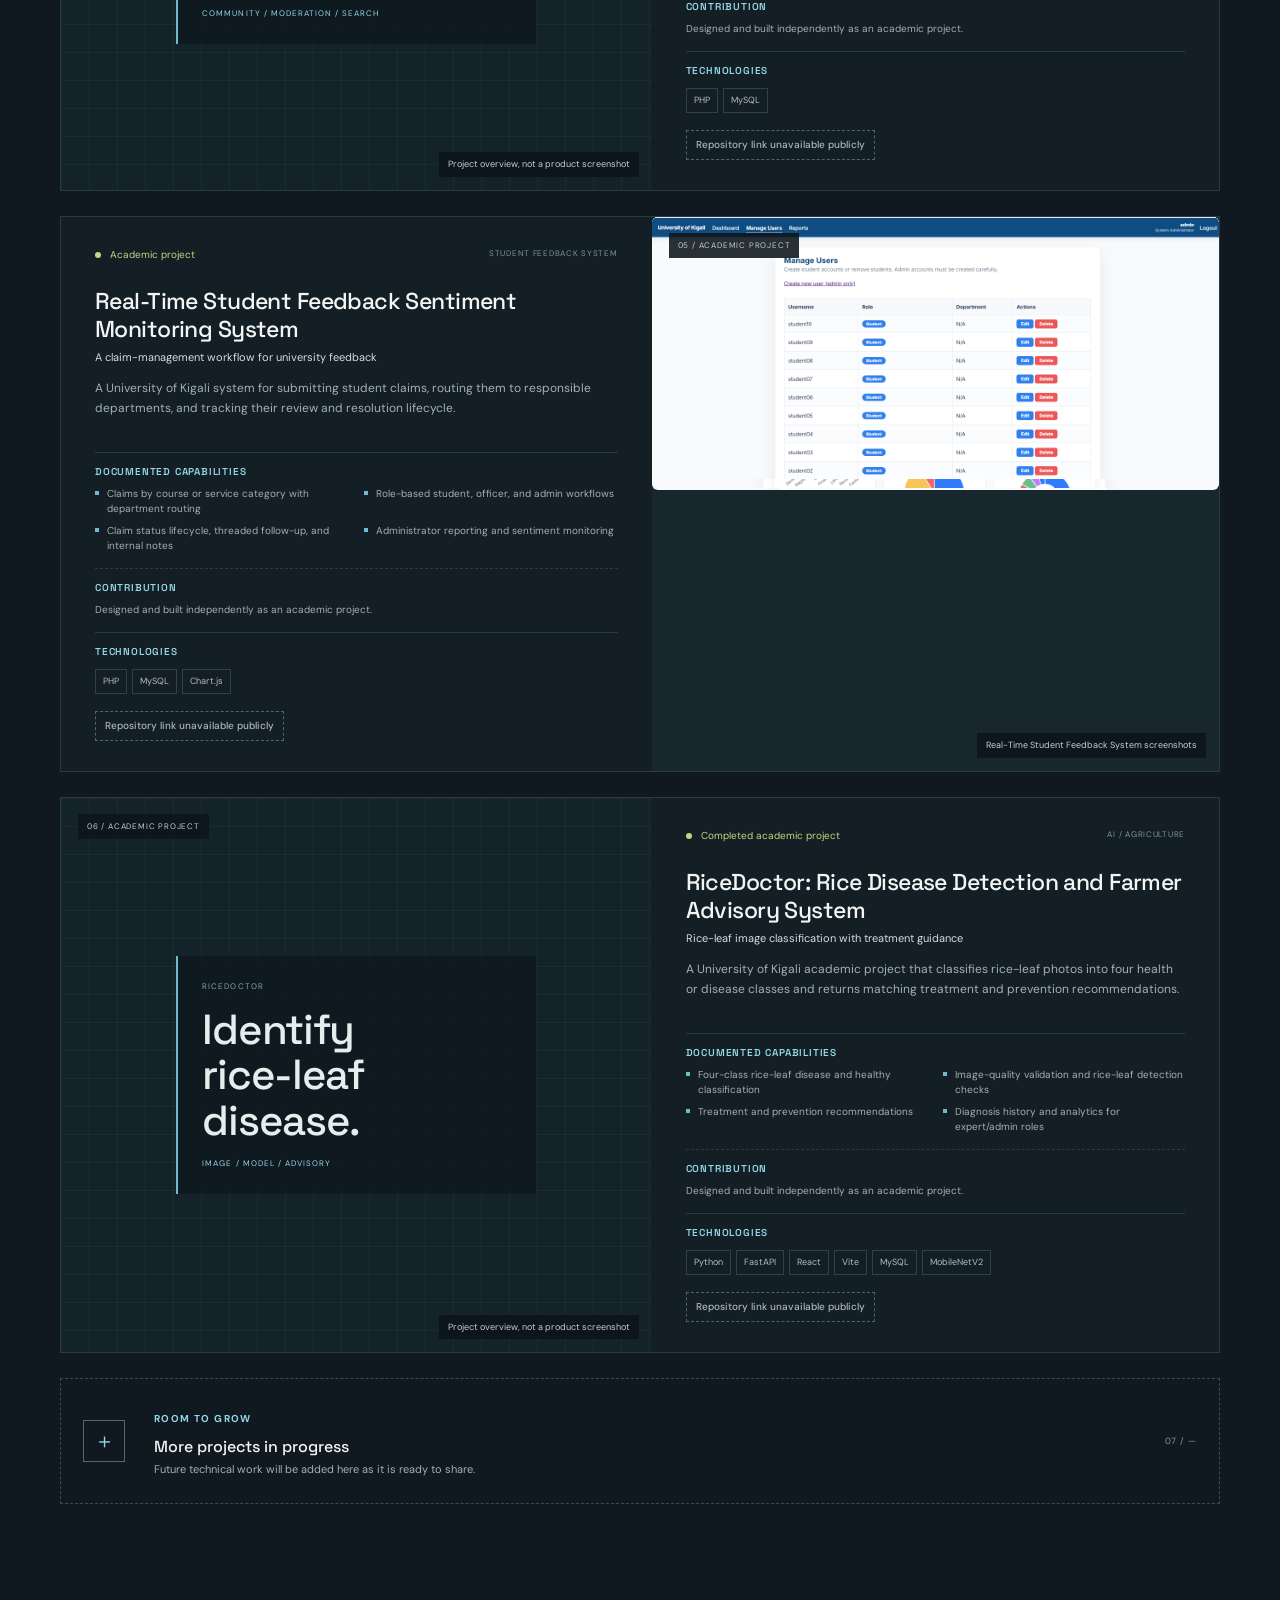
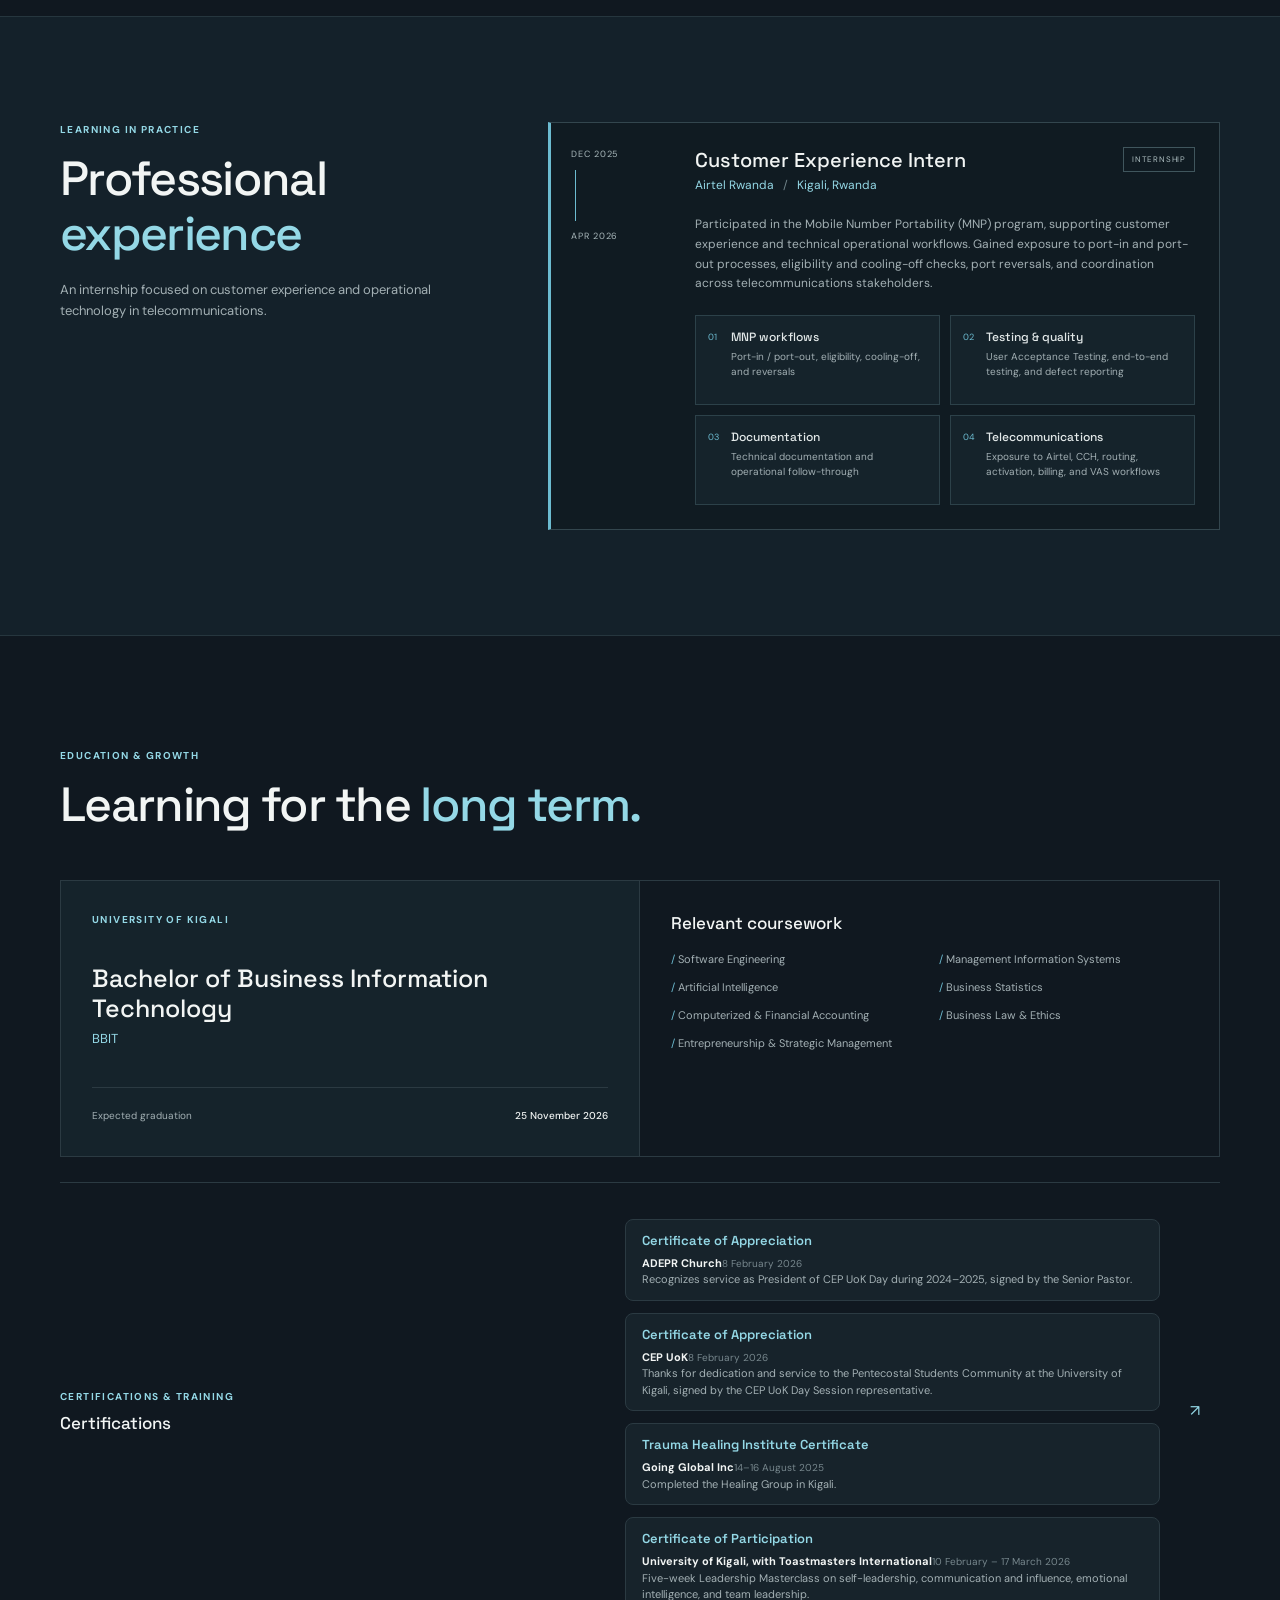
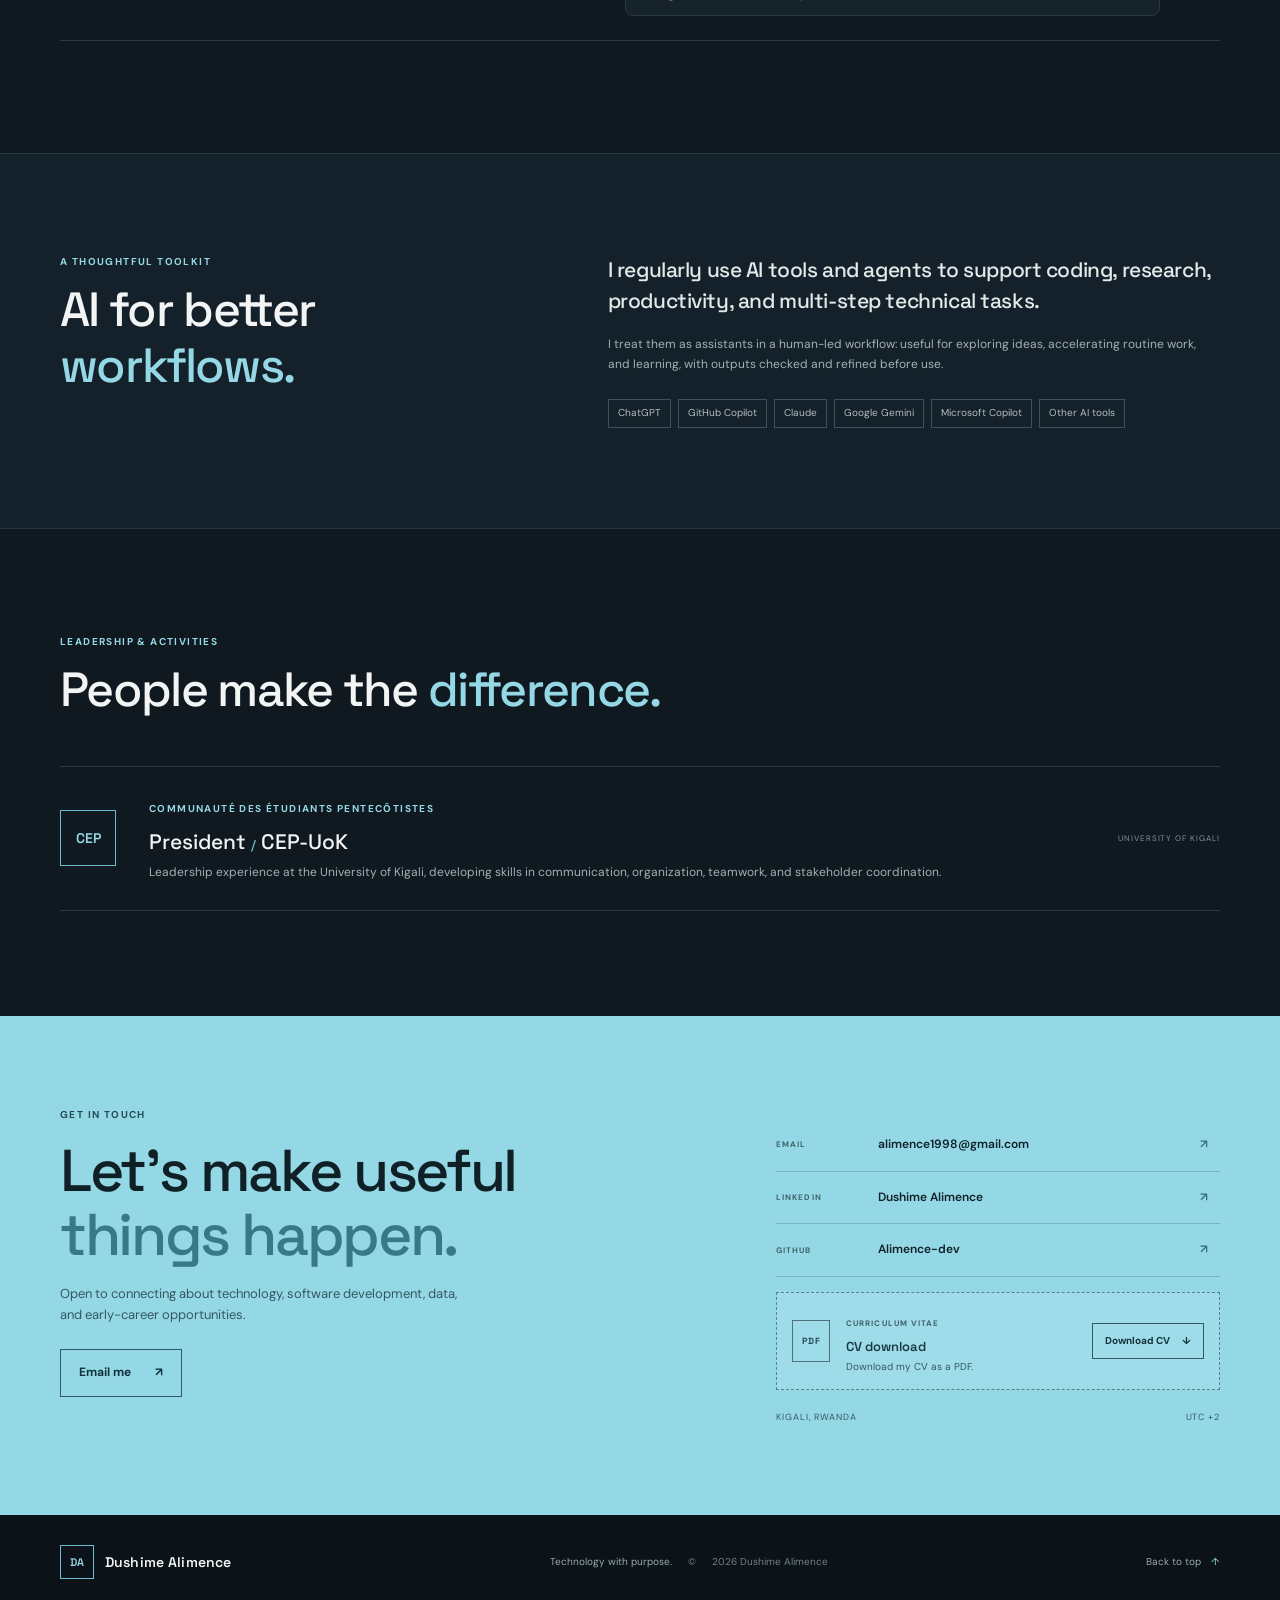
==== commit f2b48ab1: "Add Kibaza and Student Feedback screenshot galleries, certifications, and CV" ====
--- a/index.html
+++ b/index.html
@@ -68,12 +68,12 @@
     </div></div></section>
 
     <section class="content-section section-wrap" id="projects"><div class="section-heading project-heading reveal"><div><p class="eyebrow">Selected work</p><h2>Projects with <span>purpose.</span></h2></div><p class="section-description">Academic and in-progress work. Each project is presented with its current scope and status.</p></div><div class="project-list" id="project-list" aria-label="Project portfolio">
-      <article class="future-project reveal"><span class="future-icon" aria-hidden="true">＋</span><div><span class="eyebrow">Room to grow</span><h3>More projects in progress</h3><p>Future technical work will be added here as it is ready to share.</p></div><span class="future-count">05 / —</span></article>
+      <article class="future-project reveal"><span class="future-icon" aria-hidden="true">＋</span><div><span class="eyebrow">Room to grow</span><h3>More projects in progress</h3><p>Future technical work will be added here as it is ready to share.</p></div><span class="future-count">07 / —</span></article>
     </div></section>
 
     <section class="experience-section" id="experience"><div class="section-wrap experience-layout"><div class="section-heading reveal"><p class="eyebrow">Learning in practice</p><h2>Professional <span>experience</span></h2><p class="section-description">An internship focused on customer experience and operational technology in telecommunications.</p></div><article class="experience-entry reveal"><div class="experience-date"><span>DEC 2025</span><span class="date-rule"></span><span>APR 2026</span></div><div class="experience-body"><div class="experience-title"><div><h3>Customer Experience Intern</h3><p>Airtel Rwanda <span class="location-sep">/</span> Kigali, Rwanda</p></div><span class="experience-type">INTERNSHIP</span></div><p class="experience-period">December 2025 – April 2026</p><p>Participated in the Mobile Number Portability (MNP) program, supporting customer experience and technical operational workflows. Gained exposure to port-in and port-out processes, eligibility and cooling-off checks, port reversals, and coordination across telecommunications stakeholders.</p><div class="experience-highlights"><div><span>01</span><strong>MNP workflows</strong><p>Port-in / port-out, eligibility, cooling-off, and reversals</p></div><div><span>02</span><strong>Testing & quality</strong><p>User Acceptance Testing, end-to-end testing, and defect reporting</p></div><div><span>03</span><strong>Documentation</strong><p>Technical documentation and operational follow-through</p></div><div><span>04</span><strong>Telecommunications</strong><p>Exposure to Airtel, CCH, routing, activation, billing, and VAS workflows</p></div></div></div></article></div></section>
 
-    <section class="content-section section-wrap" id="education"><div class="section-heading reveal"><p class="eyebrow">Education & growth</p><h2>Learning for the <span>long term.</span></h2></div><div class="education-grid"><article class="education-main reveal"><span class="eyebrow">University of Kigali</span><h3>Bachelor of Business Information Technology</h3><p class="degree-short">BBIT</p><div class="education-bottom"><span>Expected graduation</span><strong>25 November 2026</strong></div></article><div class="education-side reveal"><h3>Relevant coursework</h3><ul class="course-list"><li>Software Engineering</li><li>Management Information Systems</li><li>Artificial Intelligence</li><li>Business Statistics</li><li>Computerized & Financial Accounting</li><li>Business Law & Ethics</li><li>Entrepreneurship & Strategic Management</li></ul></div></div><div class="training-row reveal"><div><p class="eyebrow">Certifications & training</p><h3>Continuing to learn</h3></div><p>Formal certifications have not been listed yet. This section is ready for verified training and credentials as they are completed.</p><span class="training-mark" aria-hidden="true">↗</span></div></section>
+    <section class="content-section section-wrap" id="education"><div class="section-heading reveal"><p class="eyebrow">Education & growth</p><h2>Learning for the <span>long term.</span></h2></div><div class="education-grid"><article class="education-main reveal"><span class="eyebrow">University of Kigali</span><h3>Bachelor of Business Information Technology</h3><p class="degree-short">BBIT</p><div class="education-bottom"><span>Expected graduation</span><strong>25 November 2026</strong></div></article><div class="education-side reveal"><h3>Relevant coursework</h3><ul class="course-list"><li>Software Engineering</li><li>Management Information Systems</li><li>Artificial Intelligence</li><li>Business Statistics</li><li>Computerized & Financial Accounting</li><li>Business Law & Ethics</li><li>Entrepreneurship & Strategic Management</li></ul></div></div><div class="training-row reveal"><div><p class="eyebrow">Certifications & training</p><h3>Certifications</h3></div><div class="cert-list"><div class="cert-item"><h4>Certificate of Appreciation</h4><p><strong>ADEPR Church</strong><span class="cert-date">8 February 2026</span><br>Recognizes service as President of CEP UoK Day during 2024–2025, signed by the Senior Pastor.</p></div><div class="cert-item"><h4>Certificate of Appreciation</h4><p><strong>CEP UoK</strong><span class="cert-date">8 February 2026</span><br>Thanks for dedication and service to the Pentecostal Students Community at the University of Kigali, signed by the CEP UoK Day Session representative.</p></div><div class="cert-item"><h4>Trauma Healing Institute Certificate</h4><p><strong>Going Global Inc</strong><span class="cert-date">14–16 August 2025</span><br>Completed the Healing Group in Kigali.</p></div><div class="cert-item"><h4>Certificate of Participation</h4><p><strong>University of Kigali, with Toastmasters International</strong><span class="cert-date">10 February – 17 March 2026</span><br>Five-week Leadership Masterclass on self-leadership, communication and influence, emotional intelligence, and team leadership.</p></div></div><span class="training-mark" aria-hidden="true">↗</span></div></section>
 
     <section class="ai-section"><div class="section-wrap ai-layout"><div class="section-heading reveal"><p class="eyebrow">A thoughtful toolkit</p><h2>AI for better <span>workflows.</span></h2></div><div class="ai-copy reveal"><p class="large-copy">I regularly use AI tools and agents to support coding, research, productivity, and multi-step technical tasks.</p><p>I treat them as assistants in a human-led workflow: useful for exploring ideas, accelerating routine work, and learning, with outputs checked and refined before use.</p><div class="ai-tools"><span>ChatGPT</span><span>GitHub Copilot</span><span>Claude</span><span>Google Gemini</span><span>Microsoft Copilot</span><span>Other AI tools</span></div></div></div></section>
 
--- a/style.css
+++ b/style.css
@@ -12,6 +12,9 @@
 .skill-group:last-child{grid-column:span 3;min-height:145px}
 .project-visual-static{cursor:default}
 .project-visual-static img{transition:none}
+.project-gallery{display:grid;grid-template-columns:repeat(2,1fr);gap:12px;width:100%}
+.project-gallery img{width:100%;height:auto;display:block;border-radius:6px;background:var(--panel)}
+@media(max-width:700px){.project-gallery{grid-template-columns:1fr}}
 .repository-visual{display:flex;align-items:center;justify-content:center;background-color:#14232a;background-image:linear-gradient(rgba(138,174,183,.055) 1px,transparent 1px),linear-gradient(90deg,rgba(138,174,183,.055) 1px,transparent 1px);background-size:28px 28px}
 .repository-visual-copy{display:flex;flex-direction:column;align-items:flex-start;gap:14px;width:min(78%,360px);padding:24px;border-left:2px solid var(--blue);background:rgba(15,25,31,.88)}
 .repository-visual-kicker,.repository-visual-stack{color:#8da2a7;font-size:8px;letter-spacing:.13em}
@@ -33,6 +36,12 @@
 .experience-highlights>div>span{position:absolute;top:14px;left:12px;color:var(--blue);font-size:9px}
 .experience-highlights strong{display:block;color:#e3e9e9;font:500 12px var(--font-display)}
 .experience-highlights p{margin:5px 0 0;color:var(--muted);font-size:10px;line-height:1.45}
+.cert-list{display:grid;gap:12px;margin-top:12px}
+.cert-item{padding:12px 16px;border:1px solid var(--line);background:var(--panel);border-radius:8px}
+.cert-item h4{margin:0 0 6px;color:var(--blue-bright);font:600 13px var(--font-display)}
+.cert-item p{margin:0;color:var(--muted);font-size:11px;line-height:1.5}
+.cert-item strong{color:var(--ink)}
+.cert-date{color:var(--dim);font-size:10px}
 .cv-placeholder{display:grid;grid-template-columns:42px minmax(0,1fr) auto;align-items:center;gap:12px;margin-top:15px;padding:15px;border:1px dashed rgba(16,32,39,.48);background:rgba(255,255,255,.1)}
 .cv-placeholder-icon{display:grid;width:38px;height:42px;place-items:center;border:1px solid #52717a;color:#234b56;font:700 9px var(--font-display);letter-spacing:.08em}
 .cv-placeholder h3{margin:3px 0 4px;color:#183943;font:600 13px var(--font-display)}
